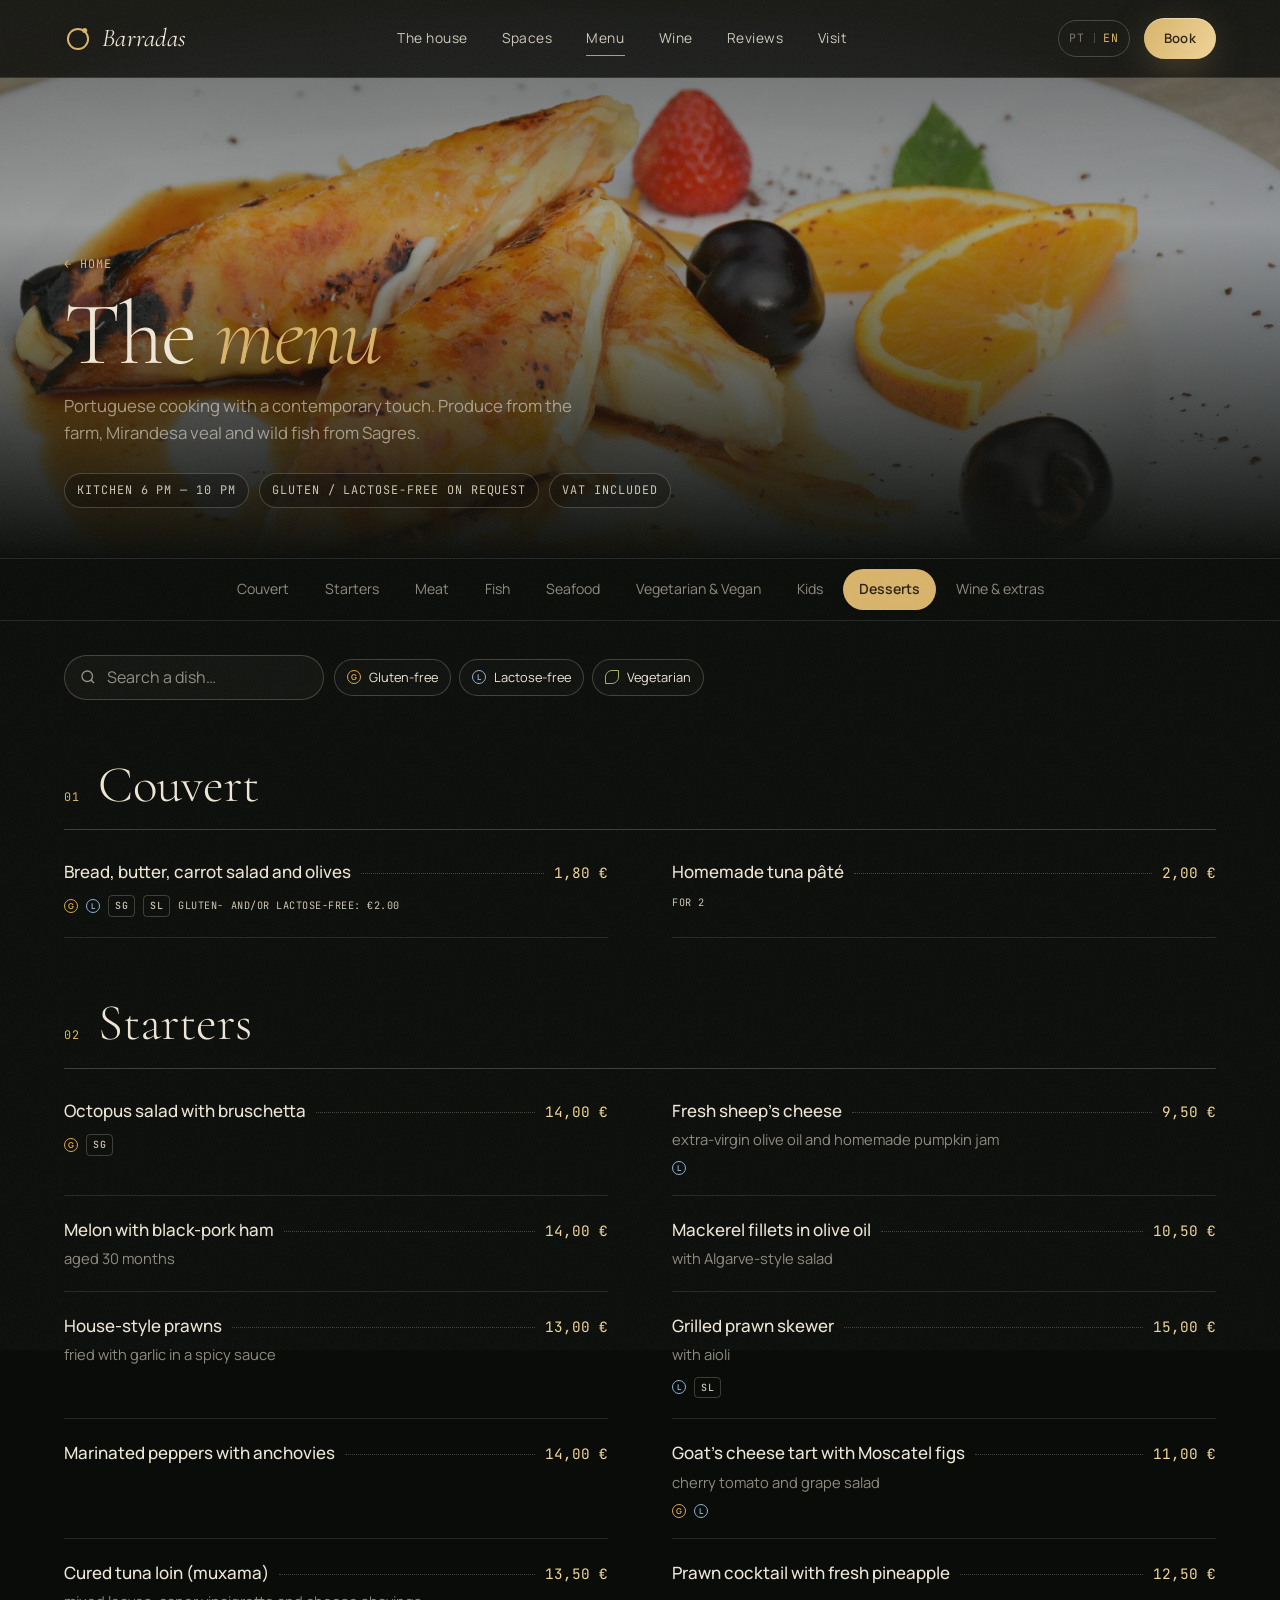
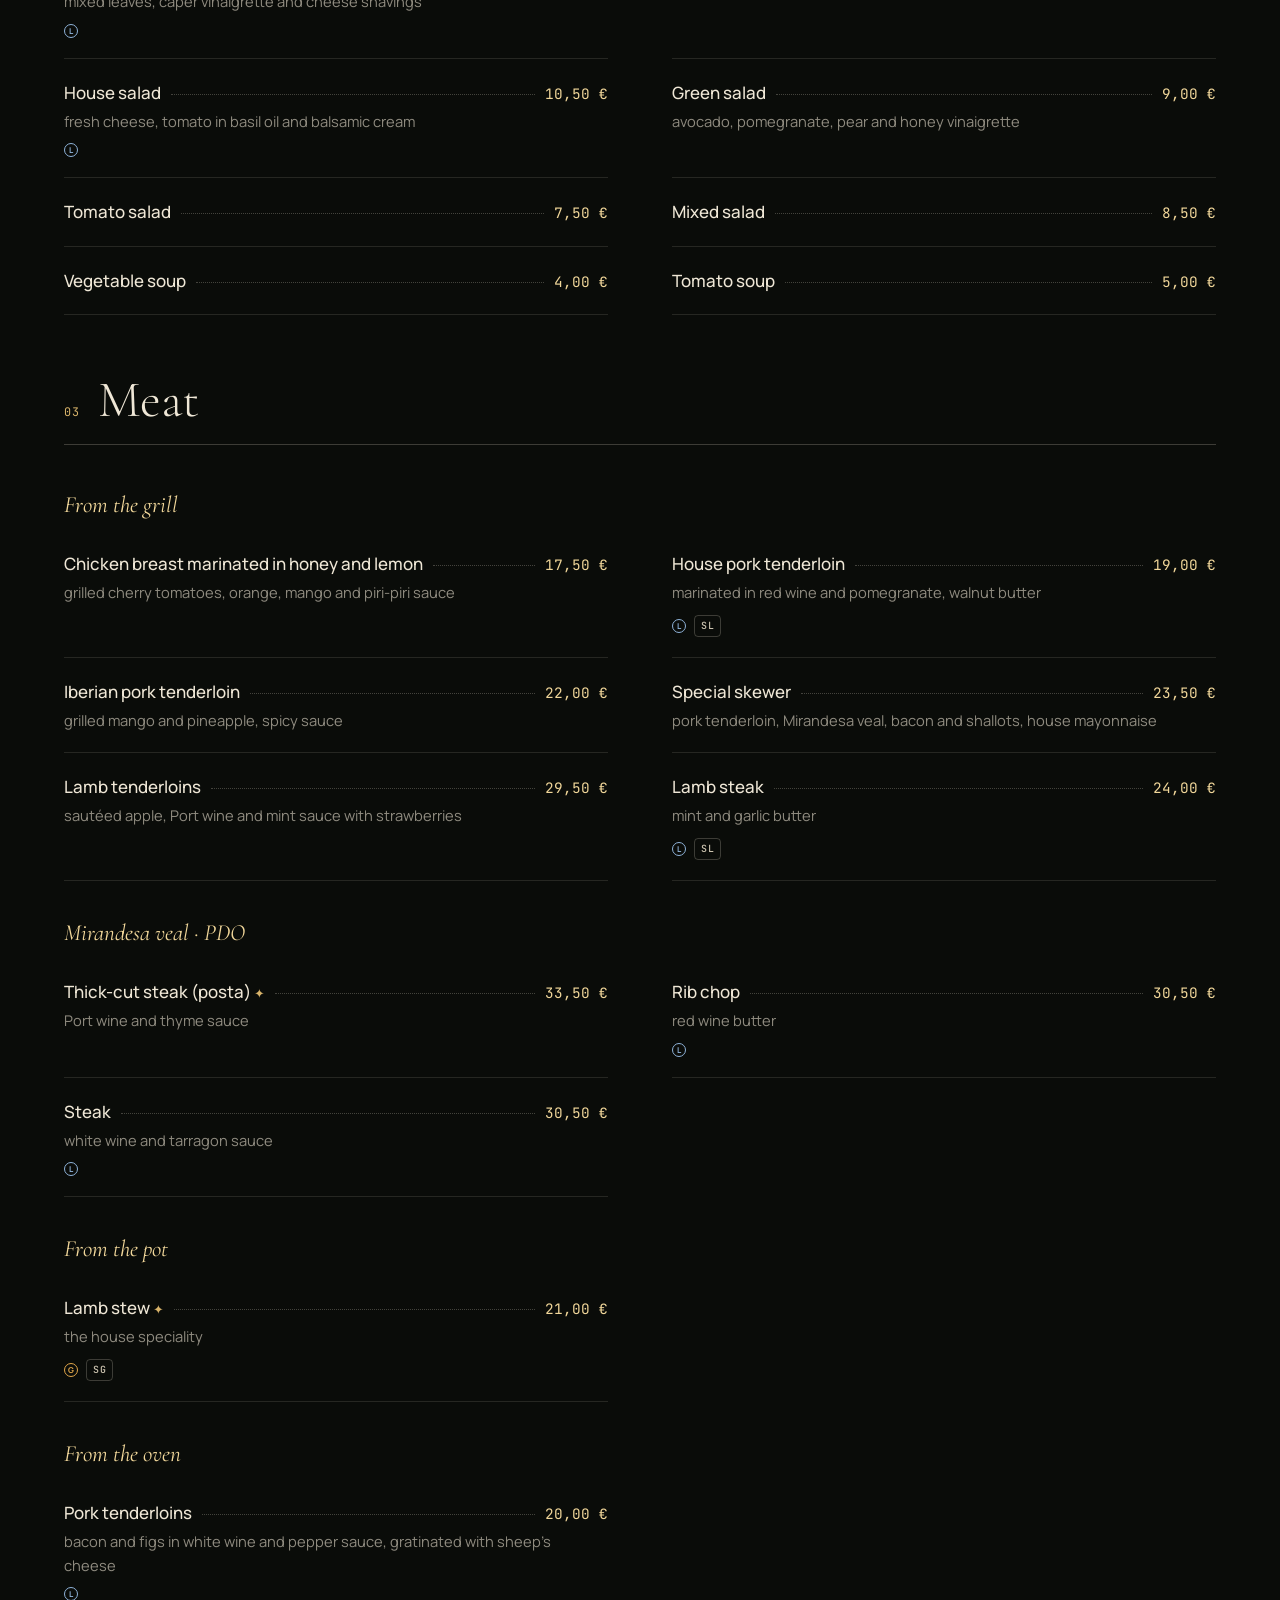
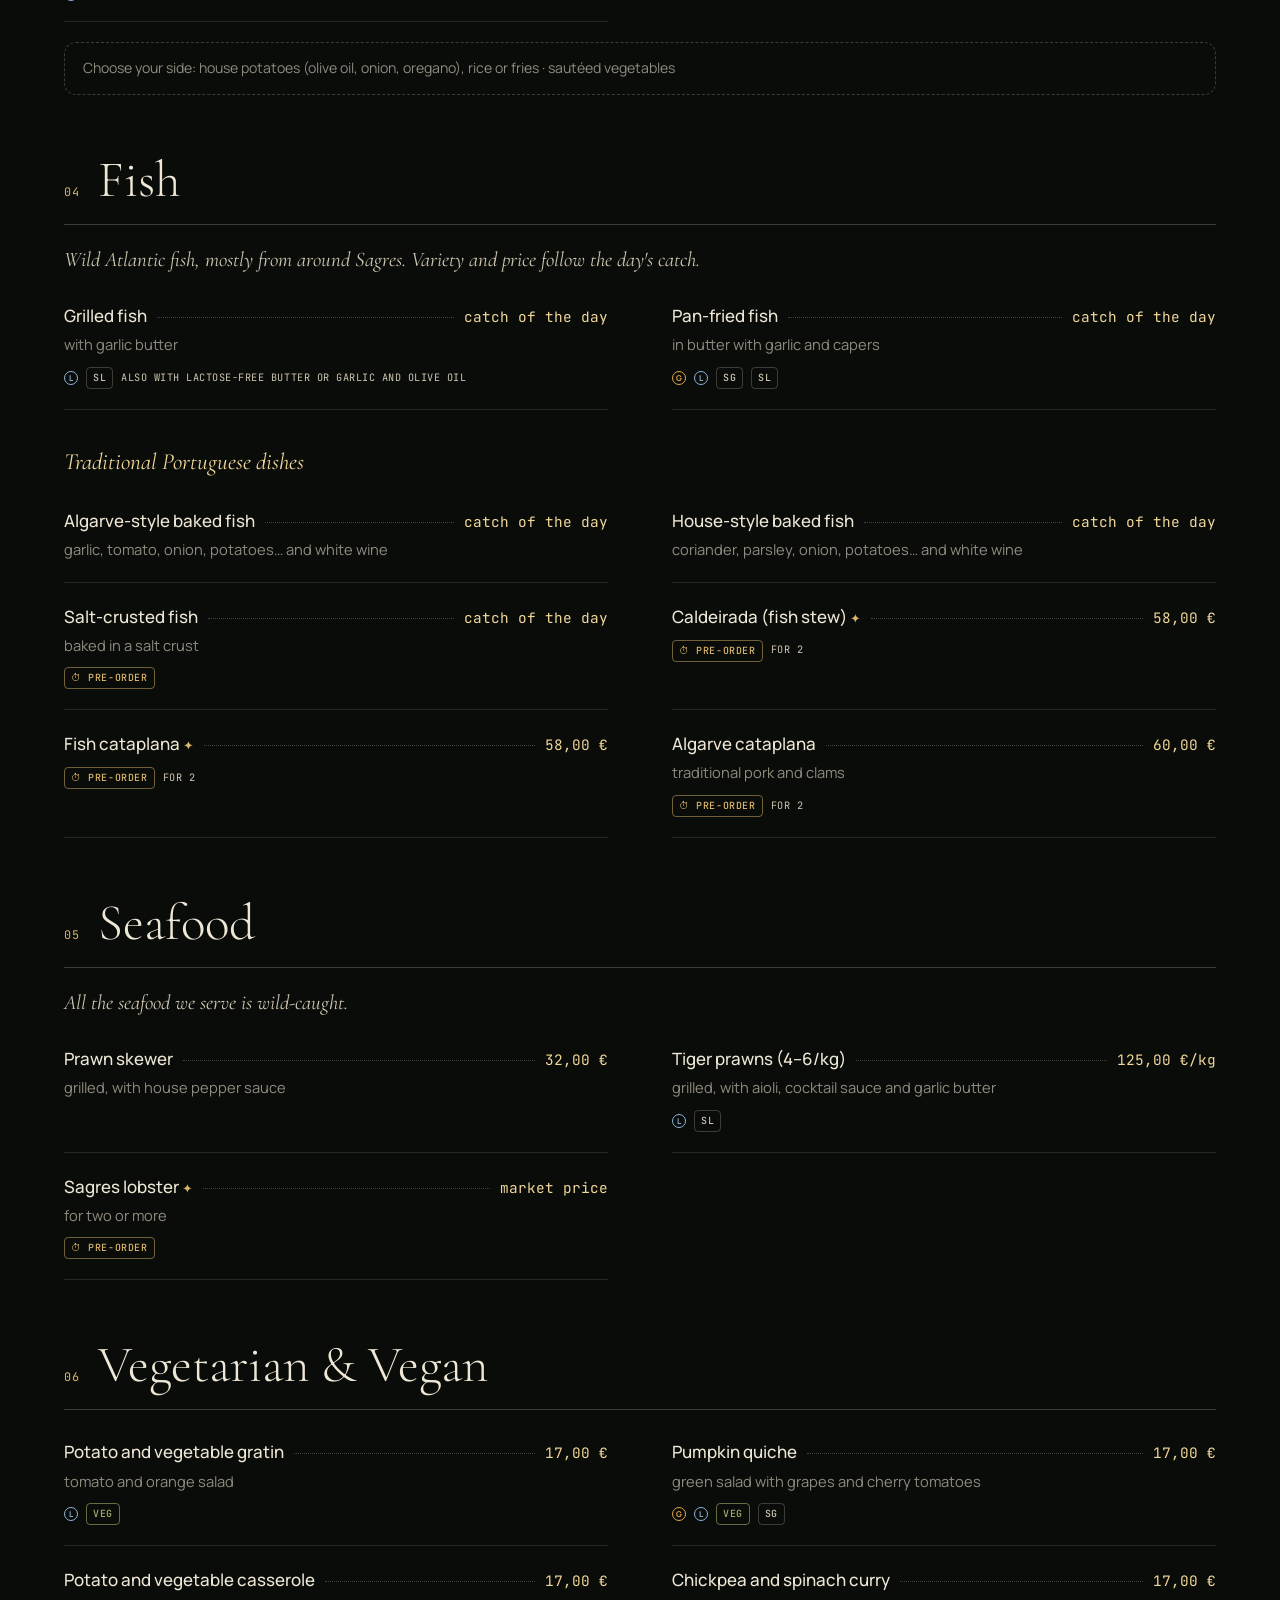
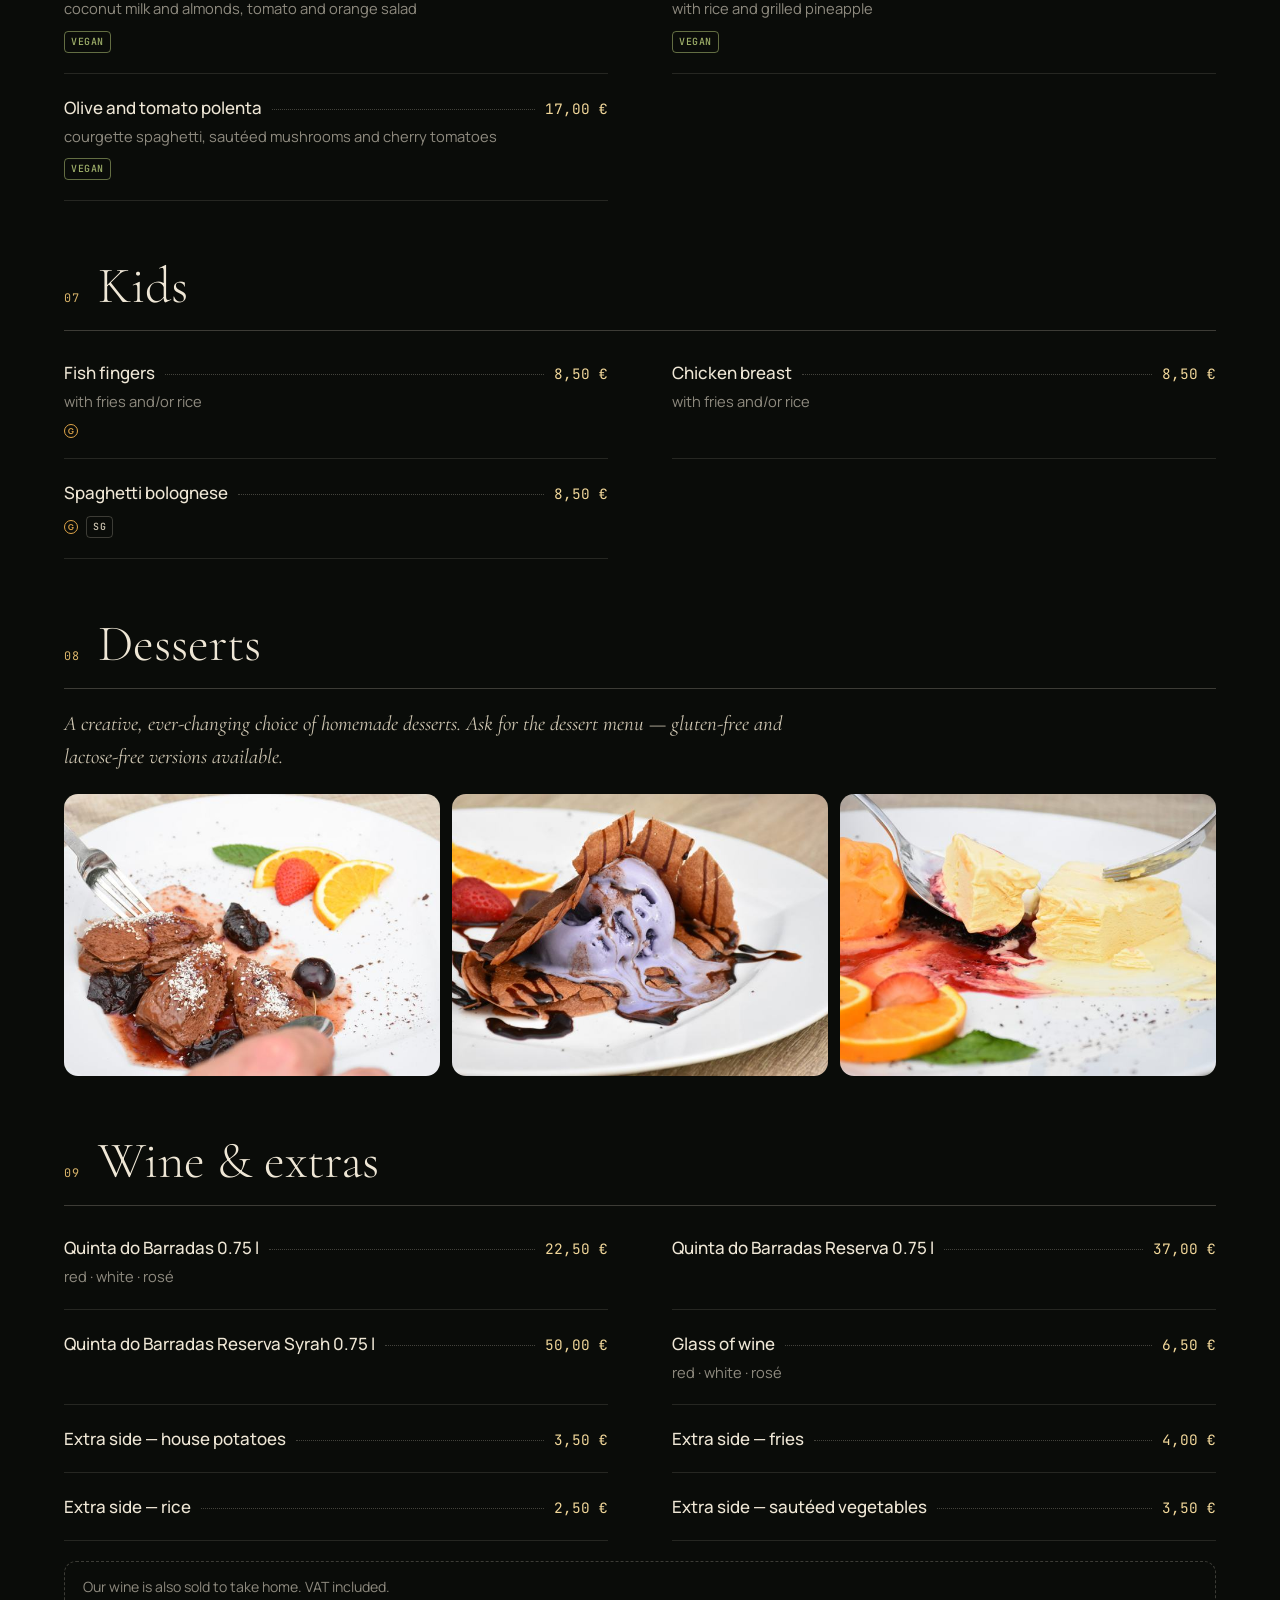
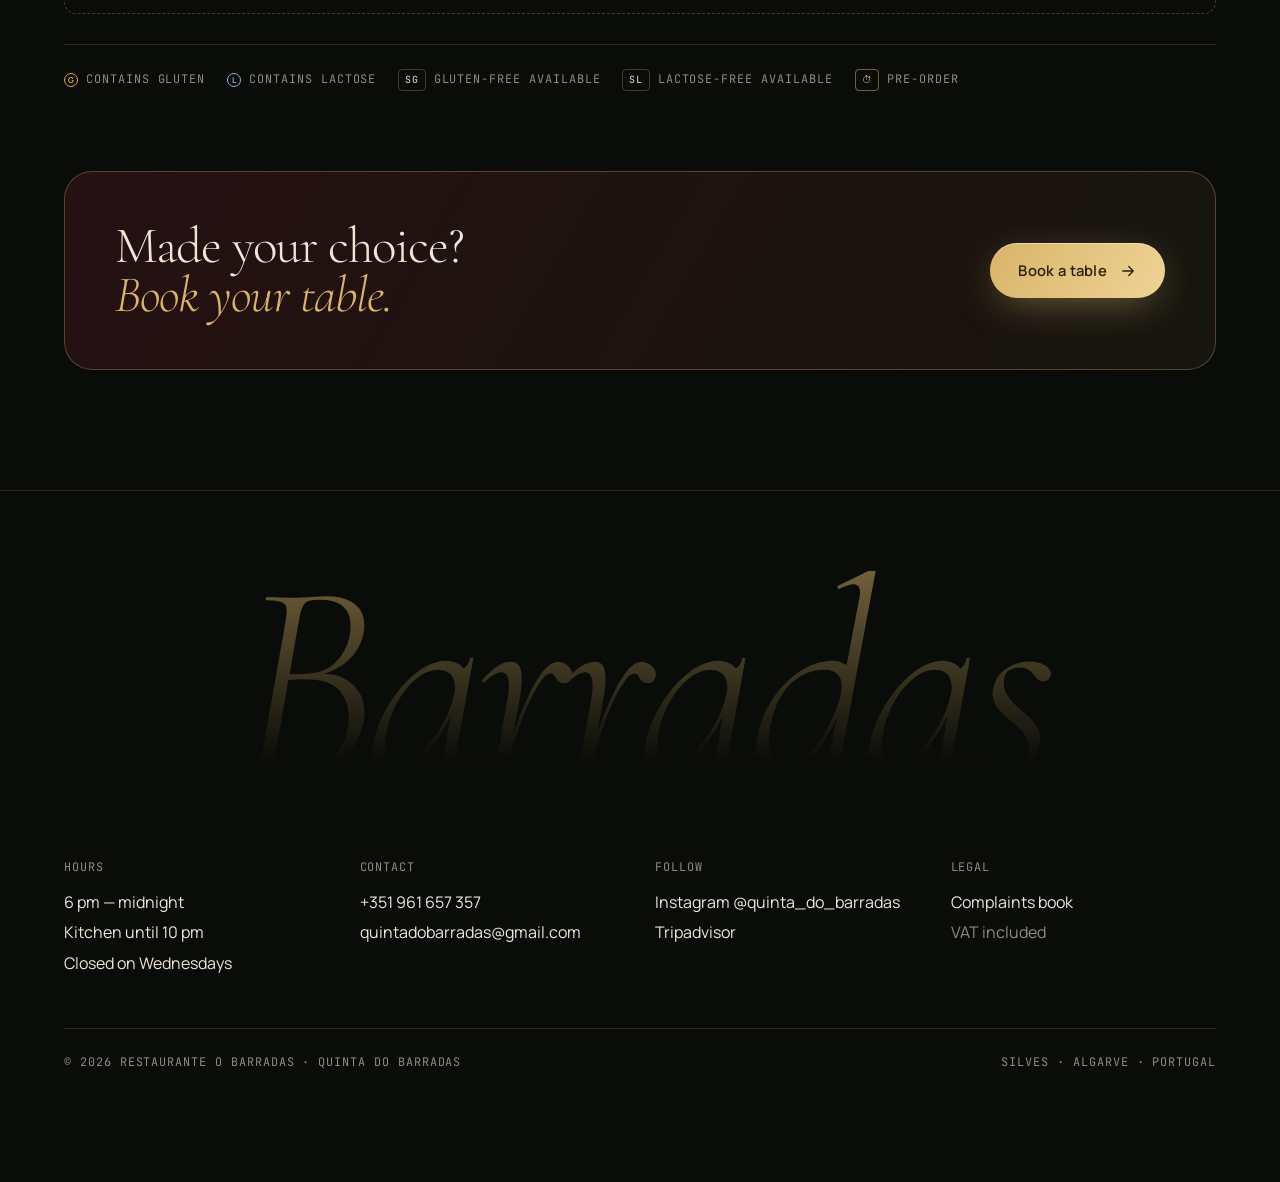
==== ementa.html @ fb58afef "feat: O Barradas — proposta de redesign (v3) Co-Authored-By: Claude Opus 5.5 <noreply@anthropic.com>" ====
<!doctype html>
<html lang="pt-PT">
<head>
<meta charset="utf-8">
<meta name="viewport" content="width=device-width, initial-scale=1, viewport-fit=cover">
<title>Ementa — O Barradas · Silves</title>
<meta name="robots" content="noindex, nofollow">
<meta name="description" content="Ementa completa do restaurante O Barradas em Silves: entradas, vitela Mirandesa DOP, peixe selvagem de Sagres, marisco, vegetariano e vegan, menu infantil e vinhos Quinta do Barradas.">
<meta name="theme-color" content="#0a0c09">
<meta property="og:title" content="O Barradas — Restaurante & Quinta · Silves">
<meta property="og:description" content="Jantar sob as árvores, entre laranjais e vinhas. Cozinha portuguesa contemporânea e vinhos da casa premiados.">
<meta property="og:image" content="img/jardim-noite.jpg">
<meta property="og:type" content="restaurant">
<link rel="icon" href="data:image/svg+xml,%3Csvg xmlns='http://www.w3.org/2000/svg' viewBox='0 0 64 64'%3E%3Ccircle cx='32' cy='32' r='30' fill='%230a0c09'/%3E%3Ccircle cx='32' cy='32' r='14' fill='none' stroke='%23d9b46a' stroke-width='4'/%3E%3Ccircle cx='42' cy='20' r='5' fill='%23d9b46a'/%3E%3C/svg%3E">
<link rel="preconnect" href="https://fonts.googleapis.com">
<link rel="preconnect" href="https://fonts.gstatic.com" crossorigin>
<link href="https://fonts.googleapis.com/css2?family=Cormorant+Garamond:ital,wght@0,300;0,400;0,500;1,300;1,400;1,500&family=Manrope:wght@300;400;500;600;700&family=JetBrains+Mono:wght@400;500&display=swap" rel="stylesheet">
<link rel="stylesheet" href="css/style.css">
<script type="application/ld+json">
{
  "@context": "https://schema.org",
  "@type": "Restaurant",
  "name": "O Barradas",
  "alternateName": "Restaurante O Barradas · Quinta do Barradas",
  "url": "https://www.obarradas.com/",
  "image": "https://www.obarradas.com/img/jardim-noite.jpg",
  "telephone": "+351961657357",
  "email": "quintadobarradas@gmail.com",
  "servesCuisine": ["Portuguesa", "Contemporânea", "Peixe e marisco", "Vegetariana", "Vegan"],
  "priceRange": "€€€",
  "acceptsReservations": "True",
  "hasMenu": "https://www.obarradas.com/#ementa",
  "address": {"@type": "PostalAddress", "streetAddress": "Sítio da Venda Nova", "postalCode": "8300-054", "addressLocality": "Silves", "addressRegion": "Faro", "addressCountry": "PT"},
  "geo": {"@type": "GeoCoordinates", "latitude": 37.1640208, "longitude": -8.4463096},
  "openingHoursSpecification": [{"@type": "OpeningHoursSpecification", "dayOfWeek": ["Monday","Tuesday","Thursday","Friday","Saturday","Sunday"], "opens": "18:00", "closes": "23:59"}],
  "sameAs": ["https://www.instagram.com/quinta_do_barradas/"]
}
</script>
</head>
<body class="page-menu">
<div class="grain" aria-hidden="true"></div>
<div class="cursor" aria-hidden="true"><span></span></div>
<header class="nav" id="nav">
  <a href="index.html#top" class="brand" aria-label="O Barradas — início">
    <svg viewBox="0 0 100 100" class="brand__mark"><circle cx="50" cy="50" r="36" fill="none" stroke="currentColor" stroke-width="7"/><circle cx="74" cy="20" r="9" fill="currentColor"/></svg>
    <span class="brand__name">Barradas</span>
  </a>
  <nav class="nav__links" aria-label="Principal">
    <a href="index.html#sobre" data-sec="sobre" data-i18n="nav.about">A casa</a>
    <a href="index.html#espaco" data-sec="espaco" data-i18n="nav.space">Espaço</a>
    <a href="ementa.html" data-sec="menu-page" data-i18n="nav.menu">Ementa</a>
    <a href="index.html#vinhos" data-sec="vinhos" data-i18n="nav.wine">Vinhos</a>
    <a href="index.html#opinioes" data-sec="opinioes" data-i18n="nav.reviews">Opiniões</a>
    <a href="index.html#visitar" data-sec="visitar" data-i18n="nav.visit">Visitar</a>
  </nav>
  <div class="nav__right">
    <button class="lang" id="langBtn" aria-label="Mudar idioma"><span data-l="pt">PT</span><i></i><span data-l="en">EN</span></button>
    <a href="index.html#reservar" class="btn btn--gold btn--sm magnetic" data-i18n="cta.book">Reservar</a>
    <button class="burger" id="burger" aria-label="Menu"><span></span><span></span></button>
  </div>
</header>
<div class="drawer" id="drawer">
  <a href="index.html#sobre" data-i18n="nav.about">A casa</a>
  <a href="index.html#espaco" data-i18n="nav.space">Espaço</a>
  <a href="ementa.html" data-i18n="nav.menu">Ementa</a>
  <a href="index.html#vinhos" data-i18n="nav.wine">Vinhos</a>
  <a href="index.html#opinioes" data-i18n="nav.reviews">Opiniões</a>
  <a href="index.html#reservar" data-i18n="cta.book">Reservar</a>
  <a href="index.html#visitar" data-i18n="nav.visit">Visitar</a>
</div>

<main id="top">

<section class="mhero">
  <div class="mhero__media"><img src="img/peixe-grelhado.jpg" alt=""></div>
  <div class="mhero__veil"></div>
  <div class="mhero__content">
    <a href="index.html" class="mono back">← <span data-i18n="m.back">Início</span></a>
    <h1 class="display" data-i18n-html="m.title">A <em>ementa</em></h1>
    <p class="dim" data-i18n="m.sub">Cozinha portuguesa com um toque contemporâneo. Produtos da quinta, vitela Mirandesa e peixe selvagem de Sagres.</p>
    <div class="mhero__meta mono"><span data-i18n="m.m1">Cozinha 18:00 — 22:00</span><span data-i18n="m.m2">Sem glúten / lactose a pedido</span><span data-i18n="m.m3">IVA incluído</span></div>
  </div>
</section>

<div class="mbar" id="mbar">
  <nav class="mtabs" id="menuNav" aria-label="Categorias"></nav>
  </div>

<section class="mlist-wrap">
  <div class="mtools">
    <div class="search search--sm">
      <svg viewBox="0 0 24 24"><circle cx="11" cy="11" r="7"/><path d="m20 20-4-4"/></svg>
      <input id="menuSearch" type="search" placeholder="Pesquisar prato…" data-i18n-ph="menu.search" autocomplete="off">
    </div>
    <div class="chips chips--sm" id="dietChips">
      <button class="chip" data-f="gf"><i class="ic ic--g"></i><span data-i18n="f.gf">Sem glúten</span></button>
      <button class="chip" data-f="lf"><i class="ic ic--l"></i><span data-i18n="f.lf">Sem lactose</span></button>
      <button class="chip" data-f="veg"><i class="ic ic--v"></i><span data-i18n="f.veg">Vegetariano</span></button>
    </div>
  </div>

  <div class="menu__list" id="menuList"></div>
  <div class="legend mono">
    <span><i class="ic ic--g"></i> <span data-i18n="lg.g">contém glúten</span></span>
    <span><i class="ic ic--l"></i> <span data-i18n="lg.l">contém lactose</span></span>
    <span><b class="tag">SG</b> <span data-i18n="lg.sg">disponível sem glúten</span></span>
    <span><b class="tag">SL</b> <span data-i18n="lg.sl">disponível sem lactose</span></span>
    <span><b class="tag tag--o">⏱</b> <span data-i18n="lg.o">por encomenda</span></span>
  </div>
  <div class="mcta">
    <div><h3 class="display" data-i18n-html="m.cta">Já escolheu?<br><em>Reserve a mesa.</em></h3></div>
    <a href="index.html#reservar" class="btn btn--gold magnetic"><span data-i18n="cta.table">Reservar mesa</span><svg viewBox="0 0 24 24"><path d="M5 12h14M13 6l6 6-6 6"/></svg></a>
  </div>
</section>

</main>
<!-- ===== Booking sheet (todas as páginas) ===== -->
<div class="sheet" id="bookSheet" role="dialog" aria-modal="true" aria-labelledby="sheetTitle" hidden>
  <div class="sheet__backdrop" data-close-sheet></div>
  <div class="sheet__panel" tabindex="-1">
    <div class="sheet__grab" data-grab><span></span></div>
    <div class="sheet__head">
      <div><p class="mono gold" data-i18n="sheet.k">Reservas</p><h2 id="sheetTitle" data-i18n="sheet.t">Reservar mesa</h2></div>
      <button class="sheet__x" data-close-sheet aria-label="Fechar">✕</button>
    </div>
    <form class="console" id="bookForm" novalidate>
      <div class="console__top mono">
        <span><i class="pulse"></i> <span data-i18n="book.console">Pedido de reserva</span></span>
        <span class="seg" id="bookType">
          <button type="button" class="is-on" data-t="dinner" data-i18n="book.dinner">Jantar</button>
          <button type="button" data-t="tasting" data-i18n="book.tasting">Prova de vinhos</button>
        </span>
      </div>

      <div class="field">
        <label class="mono" data-i18n="book.people">Pessoas</label>
        <div class="stepper">
          <button type="button" data-step="-1" aria-label="menos">−</button>
          <output id="pax">2</output>
          <button type="button" data-step="1" aria-label="mais">+</button>
        </div>
      </div>

      <div class="field">
        <label class="mono" data-i18n="book.date">Data</label>
        <div class="days" id="days"></div>
      </div>

      <div class="field">
        <label class="mono" data-i18n="book.time">Hora</label>
        <div class="slots" id="slots"></div>
      </div>

      <div class="field field--row">
        <div><label class="mono" for="bName" data-i18n="book.name">Nome</label><input id="bName" required autocomplete="name"></div>
        <div><label class="mono" for="bPhone" data-i18n="book.phone">Telemóvel</label><input id="bPhone" type="tel" inputmode="tel" required autocomplete="tel"></div>
      </div>
      <div class="field">
        <label class="mono" data-i18n="book.prefs">Preferências</label>
        <div class="chips chips--sm" id="prefs">
          <button type="button" class="chip" data-p="esplanada" data-i18n="pref.out">Esplanada</button>
          <button type="button" class="chip" data-p="sala" data-i18n="pref.in">Sala interior</button>
          <button type="button" class="chip" data-p="sem glúten" data-i18n="f.gf">Sem glúten</button>
          <button type="button" class="chip" data-p="sem lactose" data-i18n="f.lf">Sem lactose</button>
          <button type="button" class="chip" data-p="criança" data-i18n="pref.kid">Com crianças</button>
          <button type="button" class="chip" data-p="celebração" data-i18n="pref.cel">Celebração</button>
        </div>
        <textarea id="bNotes" rows="2" placeholder="Pedido especial: lagosta de Sagres, cataplana, peixe ao sal…" data-i18n-ph="book.notes"></textarea>
      </div>

      <div class="console__summary mono" id="summary"></div>
      <div class="console__actions sheet__foot">
        <button type="submit" class="btn btn--gold btn--block magnetic" data-via="wa">
          <svg viewBox="0 0 24 24"><path d="M12 3a9 9 0 0 0-7.7 13.6L3 21l4.5-1.2A9 9 0 1 0 12 3z"/></svg>
          <span data-i18n="book.wa">Enviar por WhatsApp</span>
        </button>
        <button type="submit" class="btn btn--ghost btn--block" data-via="mail" data-i18n="book.mail">Enviar por email</button>
      </div>
      <p class="console__err mono" id="bookErr" role="alert"></p>
    </form>
    <div class="sheet__alt">
      <a href="https://wa.me/351961657357" target="_blank" rel="noopener" class="mini"><svg viewBox="0 0 24 24"><path d="M12 3a9 9 0 0 0-7.7 13.6L3 21l4.5-1.2A9 9 0 1 0 12 3z"/></svg><span data-i18n="alt.wa">WhatsApp</span></a>
      <a href="tel:+351961657357" class="mini"><svg viewBox="0 0 24 24"><path d="M5 4h4l2 5-2.5 1.5a11 11 0 0 0 5 5L15 13l5 2v4a2 2 0 0 1-2 2A16 16 0 0 1 3 6a2 2 0 0 1 2-2"/></svg><span data-i18n="alt.call">Ligar</span></a>
      <a href="#" class="mini" data-thefork><svg viewBox="0 0 32 32"><circle cx="16" cy="16" r="15" fill="#00665C"/><path d="M11 8v7a3 3 0 0 0 2 2.8V24h2v-6.2A3 3 0 0 0 17 15V8h-1.5v6h-1V8h-1v6h-1V8zM21 8c-1.7 0-3 2.2-3 5v3h1.5v8h2V8z" fill="#fff"/></svg><span>TheFork</span></a>
    </div>
  </div>
</div>
  <div class="sent" id="sent" hidden>
    <div class="sent__box">
      <svg viewBox="0 0 52 52" class="check"><circle cx="26" cy="26" r="24"/><path d="M15 27l7 7 15-16"/></svg>
      <h3 data-i18n="sent.t">Pedido preparado</h3>
      <p class="dim" data-i18n="sent.d">Envie a mensagem que abrimos para si. A reserva fica confirmada quando lhe respondermos.</p>
      <div class="sent__actions">
        <a class="btn btn--ghost" id="icsBtn" download="barradas.ics" data-i18n="sent.cal">Adicionar ao calendário</a>
        <button class="btn btn--gold" id="sentClose" data-i18n="sent.ok">Feito</button>
      </div>
    </div>
  </div>
<!-- ===== Footer ===== -->
<footer class="foot">
  <div class="foot__big" aria-hidden="true">Barradas</div>
  <div class="foot__grid">
    <div>
      <p class="mono dim" data-i18n="foot.hours">Horário</p>
      <p data-i18n-html="foot.hoursv">18:00 — 00:00<br>Cozinha até às 22:00<br>Encerra à quarta-feira</p>
    </div>
    <div>
      <p class="mono dim" data-i18n="foot.contact">Contacto</p>
      <p><a href="tel:+351961657357">+351 961 657 357</a><br><a href="mailto:quintadobarradas@gmail.com">quintadobarradas@gmail.com</a></p>
    </div>
    <div>
      <p class="mono dim" data-i18n="foot.follow">Seguir</p>
      <p><a href="https://www.instagram.com/quinta_do_barradas/" target="_blank" rel="noopener">Instagram @quinta_do_barradas</a><br><a id="fTrip" target="_blank" rel="noopener">Tripadvisor</a></p>
    </div>
    <div>
      <p class="mono dim">Legal</p>
      <p><a href="https://www.livroreclamacoes.pt/" target="_blank" rel="noopener" data-i18n="foot.complaints">Livro de reclamações</a><br><span class="dim" data-i18n="foot.vat">IVA incluído à taxa em vigor</span></p>
    </div>
  </div>
  <div class="foot__base mono dim"><span>© <span id="yr"></span> Restaurante O Barradas · Quinta do Barradas</span><span>Silves · Algarve · Portugal</span></div>
</footer>

<!-- Mobile dock -->
<nav class="dock" aria-label="Ações rápidas">
  <a href="tel:+351961657357"><svg viewBox="0 0 24 24"><path d="M5 4h4l2 5-2.5 1.5a11 11 0 0 0 5 5L15 13l5 2v4a2 2 0 0 1-2 2A16 16 0 0 1 3 6a2 2 0 0 1 2-2"/></svg><span data-i18n="dock.call">Ligar</span></a>
  <a href="index.html#reservar" class="dock__main"><span data-i18n="cta.book">Reservar</span></a>
  <a id="dockRoute" target="_blank" rel="noopener"><svg viewBox="0 0 24 24"><path d="M12 21s-7-6.2-7-11a7 7 0 0 1 14 0c0 4.8-7 11-7 11z"/><circle cx="12" cy="10" r="2.5"/></svg><span data-i18n="dock.go">Ir</span></a>
</nav>

<!-- Lightbox -->
<div class="lightbox" id="lightbox" hidden>
  <button class="lb__close" aria-label="Fechar">✕</button>
  <button class="lb__nav lb__prev" aria-label="Anterior">←</button>
  <img alt="">
  <button class="lb__nav lb__next" aria-label="Seguinte">→</button>
  <span class="lb__count mono"></span>
</div>

<!-- TheFork modal -->
<div class="modal" id="tfModal" hidden>
  <div class="modal__box">
    <svg viewBox="0 0 32 32" class="tf tf--lg"><circle cx="16" cy="16" r="15" fill="#00665C"/><path d="M11 8v7a3 3 0 0 0 2 2.8V24h2v-6.2A3 3 0 0 0 17 15V8h-1.5v6h-1V8h-1v6h-1V8zM21 8c-1.7 0-3 2.2-3 5v3h1.5v8h2V8z" fill="#fff"/></svg>
    <h3 data-i18n="tf.t">Em breve no TheFork</h3>
    <p class="dim" data-i18n="tf.d">As reservas pelo TheFork estão a ser ativadas. Até lá, reserve em segundos por WhatsApp ou telefone.</p>
    <div class="sent__actions">
      <a href="index.html#reservar" class="btn btn--gold" data-close data-i18n="tf.ok">Reservar aqui</a>
      <button class="btn btn--ghost" data-close data-i18n="tf.x">Fechar</button>
    </div>
  </div>
</div>

<script src="js/data.js"></script>
<script src="js/i18n.js"></script>
<script src="js/app.js"></script>

</body>

</html>
---- css/style.css ----
/* ==========================================================
   O Barradas — "Noite no Pomar"
   ========================================================== */
:root{
  --ink:#0a0c09; --ink-2:#11140f; --ink-3:#181c15; --line:rgba(239,231,214,.12); --line-2:rgba(239,231,214,.22);
  --cream:#efe7d6; --cream-2:#cfc6b2; --dim:rgba(239,231,214,.58);
  --gold:#d9b46a; --gold-2:#f1d79a; --gold-ink:#2a2110; --wine:#8c2236; --olive:#6f7b4a; --leaf:#9fb06a;
  --serif:'Cormorant Garamond',Georgia,serif; --sans:'Manrope',system-ui,sans-serif; --mono:'JetBrains Mono',ui-monospace,monospace;
  --pad:clamp(20px,5vw,72px); --r:18px; --ease:cubic-bezier(.2,.7,.1,1); --ease-io:cubic-bezier(.7,0,.2,1);
}
*{box-sizing:border-box;margin:0;padding:0}
html{scroll-behavior:smooth;-webkit-text-size-adjust:100%}
body{background:var(--ink);color:var(--cream);font-family:var(--sans);font-size:16px;line-height:1.6;overflow-x:hidden;-webkit-font-smoothing:antialiased}
body.is-loading{overflow:hidden}
img{display:block;max-width:100%}
a{color:inherit;text-decoration:none}
button{font:inherit;color:inherit;background:none;border:0;cursor:pointer}
input,textarea{font:inherit;color:inherit}
::selection{background:var(--gold);color:var(--ink)}
.mono{font-family:var(--mono);font-size:.74rem;letter-spacing:.08em;text-transform:uppercase}
.dim{color:var(--dim)} .gold{color:var(--gold)}
.display{font-family:var(--serif);font-weight:300;font-size:clamp(2.8rem,7vw,6.4rem);line-height:.95;letter-spacing:-.02em}
.display em{font-style:italic;color:var(--gold)}
.label{display:flex;gap:14px;align-items:center;color:var(--dim);margin-bottom:28px}
.label span:first-child{color:var(--gold)}
.label::after{content:"";flex:0 0 60px;height:1px;background:var(--line-2)}
.script{font-family:var(--serif);font-style:italic;font-size:2rem;color:var(--gold-2)}
section{position:relative}

/* grain + cursor */
.grain{position:fixed;inset:-50%;z-index:90;pointer-events:none;opacity:.06;background-image:url("data:image/svg+xml,%3Csvg xmlns='http://www.w3.org/2000/svg' width='160' height='160'%3E%3Cfilter id='n'%3E%3CfeTurbulence type='fractalNoise' baseFrequency='.9' numOctaves='3' stitchTiles='stitch'/%3E%3C/filter%3E%3Crect width='100%25' height='100%25' filter='url(%23n)'/%3E%3C/svg%3E");animation:grain 1.2s steps(6) infinite}
@keyframes grain{0%{transform:translate(0,0)}20%{transform:translate(-3%,2%)}40%{transform:translate(2%,-4%)}60%{transform:translate(-4%,-1%)}80%{transform:translate(3%,3%)}}
.cursor{position:fixed;left:0;top:0;z-index:95;pointer-events:none;mix-blend-mode:difference;display:none;opacity:0;transition:opacity .3s}.cursor.is-live{opacity:1}
.cursor span{display:block;width:34px;height:34px;margin:-17px 0 0 -17px;border:1px solid #fff;border-radius:50%;transition:width .35s var(--ease),height .35s var(--ease),margin .35s var(--ease),background .35s}
.cursor.is-hover span{width:70px;height:70px;margin:-35px 0 0 -35px;background:#fff}
@media (hover:hover) and (pointer:fine){.cursor{display:block}}

/* loader */
.loader{position:fixed;inset:0;z-index:100;background:var(--ink);display:grid;place-items:center;align-content:center;gap:22px;transition:clip-path 1.1s var(--ease-io)}
.loader.is-done{clip-path:inset(0 0 100% 0)}
.loader__mark svg{width:84px;height:84px}
.loader__mark .ring{fill:none;stroke:var(--gold);stroke-width:5;stroke-dasharray:252;stroke-dashoffset:252;animation:draw 1.4s var(--ease) forwards}
.loader__mark .dot{fill:var(--gold);transform-origin:72px 22px;transform:scale(0);animation:pop .5s .9s var(--ease) forwards}
@keyframes draw{to{stroke-dashoffset:0}} @keyframes pop{to{transform:scale(1)}}
.loader__word{font-family:var(--serif);font-style:italic;font-size:2.4rem;letter-spacing:.02em}
.loader__meta{display:flex;gap:28px;color:var(--dim)}

/* nav */
.nav{position:fixed;inset:0 0 auto;z-index:60;display:flex;align-items:center;justify-content:space-between;padding:18px var(--pad);transition:background .5s,padding .5s,transform .5s var(--ease)}
.nav.is-solid{background:rgba(10,12,9,.72);backdrop-filter:blur(18px) saturate(1.3);-webkit-backdrop-filter:blur(18px) saturate(1.3);padding-top:12px;padding-bottom:12px;border-bottom:1px solid var(--line)}
.nav.is-hidden{transform:translateY(-100%)}
.brand{display:flex;align-items:center;gap:10px;color:var(--cream)}
.brand__mark{width:28px;height:28px;color:var(--gold)}
.brand__name{font-family:var(--serif);font-size:1.6rem;font-style:italic;letter-spacing:.01em}
.nav__links{display:flex;gap:34px}
.nav__links a{font-size:.86rem;letter-spacing:.04em;position:relative;opacity:.85}
.nav__links a::after{content:"";position:absolute;left:0;right:0;bottom:-6px;height:1px;background:var(--gold);transform:scaleX(0);transform-origin:right;transition:transform .5s var(--ease)}
.nav__links a:hover::after,.nav__links a.is-active::after{transform:scaleX(1);transform-origin:left}
.nav__right{display:flex;gap:14px;align-items:center}
.lang{display:flex;align-items:center;gap:8px;font-family:var(--mono);font-size:.72rem;letter-spacing:.1em;padding:8px 10px;border:1px solid var(--line-2);border-radius:99px}
.lang i{width:1px;height:10px;background:var(--line-2)}
.lang span{opacity:.45;transition:opacity .3s} .lang span.is-on{opacity:1;color:var(--gold)}
.burger{display:none;width:42px;height:42px;border:1px solid var(--line-2);border-radius:50%;position:relative}
.burger span{position:absolute;left:12px;right:12px;height:1px;background:var(--cream);transition:transform .4s var(--ease)}
.burger span:first-child{top:17px} .burger span:last-child{top:24px}
.burger.is-open span:first-child{transform:translateY(3.5px) rotate(45deg)} .burger.is-open span:last-child{transform:translateY(-3.5px) rotate(-45deg)}
.drawer{position:fixed;inset:0;z-index:55;background:rgba(10,12,9,.96);backdrop-filter:blur(10px);display:flex;flex-direction:column;justify-content:center;padding:0 var(--pad);gap:6px;clip-path:circle(0 at calc(100% - 40px) 40px);transition:clip-path .8s var(--ease-io)}
.drawer.is-open{clip-path:circle(150% at calc(100% - 40px) 40px)}
.drawer a{font-family:var(--serif);font-size:clamp(2.4rem,11vw,4rem);font-style:italic;font-weight:300;line-height:1.15}

/* buttons */
.btn{display:inline-flex;align-items:center;justify-content:center;gap:12px;padding:16px 28px;border-radius:99px;font-weight:600;font-size:.92rem;letter-spacing:.02em;position:relative;overflow:hidden;isolation:isolate;transition:transform .4s var(--ease),box-shadow .4s,background .3s,color .3s;white-space:nowrap}
.btn svg{width:18px;height:18px;fill:none;stroke:currentColor;stroke-width:1.8;stroke-linecap:round;stroke-linejoin:round}
.btn--gold{background:linear-gradient(120deg,var(--gold),var(--gold-2) 60%,var(--gold));background-size:200% 100%;color:var(--gold-ink);box-shadow:0 10px 40px -10px rgba(217,180,106,.55),inset 0 1px 0 rgba(255,255,255,.4)}
.btn--gold:hover{background-position:100% 0;box-shadow:0 16px 60px -12px rgba(217,180,106,.8),inset 0 1px 0 rgba(255,255,255,.4)}
.btn--ghost{border:1px solid var(--line-2);background:rgba(239,231,214,.04);backdrop-filter:blur(8px)}
.btn--ghost:hover{border-color:var(--gold);color:var(--gold-2)}
.btn--sm{padding:10px 20px;font-size:.82rem}
.btn--block{width:100%}

/* ===== HERO ===== */
.hero{height:100svh;min-height:620px;display:flex;flex-direction:column;justify-content:flex-end;overflow:hidden}
.hero__media{position:absolute;inset:0;overflow:hidden}
.hero__media img{width:100%;height:115%;object-fit:cover;transform:scale(1.15);filter:saturate(1.1) contrast(1.05);animation:kb 22s ease-out forwards;will-change:transform}
@keyframes kb{to{transform:scale(1.02)}}
.hero__fx{position:absolute;inset:0;width:100%;height:100%;mix-blend-mode:screen}
.hero__veil{position:absolute;inset:0;background:
  radial-gradient(120% 70% at 50% 0%,rgba(10,12,9,0) 30%,rgba(10,12,9,.5) 70%),
  linear-gradient(180deg,rgba(10,12,9,.55) 0%,rgba(10,12,9,0) 25%,rgba(10,12,9,.15) 55%,rgba(10,12,9,.95) 100%)}
.hud{position:absolute;left:var(--pad);right:var(--pad);display:flex;gap:10px;flex-wrap:wrap;z-index:3}
.hud--top{top:96px}
.hud__item{display:inline-flex;align-items:center;gap:8px;padding:8px 14px;border:1px solid var(--line-2);border-radius:99px;background:rgba(10,12,9,.35);backdrop-filter:blur(10px);-webkit-backdrop-filter:blur(10px);color:var(--cream-2)}
.hud__item b{font-weight:500;color:var(--cream)}
.pulse{width:8px;height:8px;border-radius:50%;background:var(--leaf);box-shadow:0 0 0 0 rgba(159,176,106,.7);animation:pulse 2s infinite;display:inline-block}
.pulse.is-off{background:#c2654f;box-shadow:0 0 0 0 rgba(194,101,79,.7)}
@keyframes pulse{70%{box-shadow:0 0 0 10px rgba(159,176,106,0)}100%{box-shadow:0 0 0 0 rgba(159,176,106,0)}}
.hero__content{position:relative;z-index:3;padding:0 var(--pad) 40px;max-width:1500px}
.eyebrow{color:var(--gold-2);margin-bottom:14px}
.hero__title{font-family:var(--serif);font-weight:300;line-height:.8;letter-spacing:-.035em;font-size:clamp(5rem,19vw,19rem);display:flex;align-items:flex-start;gap:.06em;margin-left:-.05em}
.hero__o{font-style:italic;font-size:.32em;color:var(--gold);margin-top:.18em;opacity:0;transform:translateY(20px);transition:all 1s .3s var(--ease)}
.is-ready .hero__o{opacity:1;transform:none}
.split{display:inline-flex;overflow:hidden;padding-bottom:.08em}
.split .ch{display:inline-block;transform:translateY(105%) rotate(6deg);transition:transform 1.3s var(--ease);background:linear-gradient(180deg,#fff7e6,var(--cream) 50%,#c8b98f);-webkit-background-clip:text;background-clip:text;color:transparent}
.is-ready .split .ch{transform:none}
.hero__lead{max-width:540px;font-size:clamp(1rem,1.3vw,1.15rem);color:var(--cream-2);margin:22px 0 30px}
.hero__ctas{display:flex;gap:12px;flex-wrap:wrap}
.hero__foot{position:relative;z-index:3;display:flex;justify-content:space-between;align-items:center;padding:20px var(--pad) 26px;border-top:1px solid var(--line);color:var(--dim)}
.scrollcue{width:26px;height:42px;border:1px solid var(--line-2);border-radius:20px;position:relative}
.scrollcue span{position:absolute;left:50%;top:8px;width:3px;height:8px;margin-left:-1.5px;border-radius:2px;background:var(--gold);animation:cue 1.8s infinite}
@keyframes cue{0%{opacity:0;transform:translateY(0)}30%{opacity:1}100%{opacity:0;transform:translateY(16px)}}
.reveal-up{opacity:0;transform:translateY(24px);transition:opacity 1s var(--ease),transform 1s var(--ease)}
.is-ready .reveal-up{opacity:1;transform:none}
.is-ready .hero__lead{transition-delay:.55s}.is-ready .hero__ctas{transition-delay:.7s}

/* marquee */
.marquee{border-block:1px solid var(--line);overflow:hidden;padding:18px 0;background:var(--ink-2)}
.marquee__track{display:flex;gap:34px;width:max-content;animation:mq 40s linear infinite;font-family:var(--serif);font-style:italic;font-size:1.6rem;color:var(--cream-2)}
.marquee__track b{color:var(--gold);font-style:normal;font-size:1rem;align-self:center}
@keyframes mq{to{transform:translateX(-50%)}}

/* manifesto */
.manifesto{padding:clamp(100px,16vw,220px) var(--pad);max-width:1400px;margin:0 auto}
.manifesto__text{font-family:var(--serif);font-weight:300;font-size:clamp(1.9rem,4.2vw,4rem);line-height:1.12;letter-spacing:-.01em}
.manifesto__text .w{color:rgba(239,231,214,.14);transition:color .4s}
.manifesto__text .w.on{color:var(--cream)}
.manifesto__text .w.hl.on{color:var(--gold-2);font-style:italic}
.manifesto__sign{display:flex;align-items:baseline;gap:18px;margin-top:48px}

/* terra (horizontal) */
.terra{height:520vh;background:var(--ink-2)}
.terra__sticky{position:sticky;top:0;height:100svh;overflow:hidden;display:flex;flex-direction:column;justify-content:center}
.terra__head{display:flex;justify-content:space-between;align-items:center;padding:0 var(--pad);position:absolute;top:100px;left:0;right:0}
.terra__head .label{margin:0}
.terra__progress{width:min(240px,30vw);height:1px;background:var(--line-2);position:relative}
.terra__progress i{position:absolute;left:0;top:-1px;height:3px;width:0;background:var(--gold);box-shadow:0 0 12px var(--gold)}
.terra__track{display:flex;gap:clamp(20px,3vw,48px);padding:0 var(--pad);will-change:transform;align-items:center;margin-top:40px}
.panel{flex:0 0 auto;width:min(78vw,520px);display:flex;flex-direction:column;gap:24px}
.panel--intro{width:min(84vw,560px);justify-content:center}
.panel--intro p{color:var(--dim);max-width:380px}
.panel__img{aspect-ratio:4/5;max-height:56vh;border-radius:var(--r);overflow:hidden;position:relative;background:var(--ink-3)}
.panel__img img{width:100%;height:100%;object-fit:cover;transform:scale(1.15);transition:transform 1.4s var(--ease)}
.panel:hover .panel__img img{transform:scale(1.05)}
.panel__img--type{display:flex;flex-direction:column;justify-content:space-between;padding:28px;background:radial-gradient(120% 90% at 20% 10%,#3a2a12,#14110b 60%);border:1px solid rgba(217,180,106,.25)}
.bigtype{font-family:var(--serif);font-style:italic;font-weight:300;font-size:clamp(6rem,14vw,11rem);line-height:.8;color:var(--gold);text-shadow:0 0 60px rgba(217,180,106,.35)}
.panel__img--type .mono{color:var(--dim)}
.panel__txt{display:grid;grid-template-columns:44px 1fr;gap:4px 10px}
.panel__n{color:var(--gold);grid-row:span 2;padding-top:10px}
.panel__txt h3{font-family:var(--serif);font-weight:400;font-size:2rem;line-height:1.1}
.panel__txt p{color:var(--dim);font-size:.95rem;max-width:400px}

/* ===== shared heads ===== */
.sec-head{max-width:1500px;margin:0 auto 54px}
.sec-head--center{text-align:center}
.label--center{justify-content:center}
.label--center::before{content:"";flex:0 0 60px;height:1px;background:var(--line-2)}
.chip{white-space:nowrap}
.search{display:flex;align-items:center;gap:10px;padding:12px 18px;border:1px solid var(--line-2);border-radius:99px;background:rgba(239,231,214,.03);transition:border-color .3s,box-shadow .3s}
.search:focus-within{border-color:var(--gold);box-shadow:0 0 0 4px rgba(217,180,106,.12)}
.search svg{width:18px;height:18px;fill:none;stroke:var(--dim);stroke-width:1.8;flex:0 0 auto}
.search input{flex:1;background:none;border:0;outline:0;min-width:0}
.search input::placeholder{color:var(--dim)}
.search--sm{padding:9px 14px;width:220px}
.chips{display:flex;flex-wrap:wrap;gap:8px}
.chip{display:inline-flex;align-items:center;gap:8px;padding:9px 15px;border:1px solid var(--line-2);border-radius:99px;font-size:.84rem;transition:all .3s var(--ease);background:rgba(239,231,214,.02)}
.chip:hover{border-color:var(--cream-2)}
.chip.is-on{background:var(--cream);color:var(--ink);border-color:var(--cream)}
.chips--sm .chip{padding:7px 12px;font-size:.8rem}
.ic{width:14px;height:14px;border-radius:50%;display:inline-block;border:1.5px solid currentColor;position:relative;flex:0 0 auto}
.ic--g{color:#e0a64a} .ic--g::after{content:"G";position:absolute;inset:0;font:700 8px/11px var(--sans);text-align:center}
.ic--l{color:#8fb3d9} .ic--l::after{content:"L";position:absolute;inset:0;font:700 8px/11px var(--sans);text-align:center}
.ic--v{color:var(--leaf);border-radius:50% 0}
.chip.is-on .ic{color:var(--ink)}
.tag{font-family:var(--mono);font-size:.62rem;letter-spacing:.06em;padding:2px 6px;border-radius:4px;border:1px solid var(--line-2);color:var(--cream-2);font-weight:500;font-style:normal}
.tag--o{border-color:rgba(217,180,106,.5);color:var(--gold)}
.tag--v{border-color:rgba(159,176,106,.6);color:var(--leaf)}
.legend{display:flex;flex-wrap:wrap;gap:22px;color:var(--dim);margin-top:30px;padding-top:24px;border-top:1px solid var(--line)}
.legend>span{display:inline-flex;align-items:center;gap:8px}

/* ===== HOME: hero additions ===== */
.hero__status{display:inline-flex;align-items:center;gap:10px;padding:8px 16px;border:1px solid var(--line-2);border-radius:99px;background:rgba(10,12,9,.4);backdrop-filter:blur(10px);-webkit-backdrop-filter:blur(10px);color:var(--cream-2);margin-bottom:22px}
.hero__status .sep{opacity:.4}
.hero__proof{display:flex;align-items:center;gap:14px;flex-wrap:wrap;font-size:.9rem;color:var(--cream-2);transition:color .3s}
.hero__proof:hover{color:var(--cream)}
.hero__proof b{color:var(--cream);font-weight:600}
.hero__proof em{font-family:var(--serif);font-size:1.1rem;color:var(--gold-2)}
.hero__proof i{width:1px;height:14px;background:var(--line-2)}
.hero__stars{color:var(--gold);letter-spacing:2px}

/* ===== HOME: about ===== */
.about{padding:clamp(100px,13vw,190px) var(--pad) clamp(80px,9vw,130px);max-width:1500px;margin:0 auto}
.about__grid{display:grid;grid-template-columns:1fr 1.05fr;gap:clamp(40px,7vw,120px);align-items:center}
.about__lead{font-family:var(--serif);font-size:clamp(1.4rem,2vw,1.75rem);line-height:1.35;margin:30px 0 18px;color:var(--cream)}
.about__text>.dim{max-width:520px}
.about__sign{display:flex;align-items:baseline;gap:16px;margin-top:34px}
.about__photos{position:relative;aspect-ratio:1/1.05}
.ph{position:absolute;border-radius:var(--r);overflow:hidden;box-shadow:0 40px 90px -30px rgba(0,0,0,.8)}
.ph img{width:100%;height:100%;object-fit:cover;transition:transform 1.4s var(--ease)}
.ph:hover img{transform:scale(1.05)}
.ph--a{left:0;top:0;width:68%;height:62%}
.ph--b{right:0;bottom:0;width:58%;height:56%;border:6px solid var(--ink)}
.ph--c{left:8%;bottom:4%;width:30%;height:30%;border:6px solid var(--ink)}
.pillars{display:grid;grid-template-columns:repeat(4,1fr);gap:1px;background:var(--line);border:1px solid var(--line);border-radius:20px;overflow:hidden;margin-top:clamp(70px,9vw,120px)}
.pillar{background:var(--ink);padding:28px 26px;transition:background .4s}
.pillar:hover{background:var(--ink-2)}
.pillar__n{color:var(--gold)}
.pillar h3{font-family:var(--serif);font-weight:400;font-size:1.6rem;line-height:1.15;margin:14px 0 6px}
.pillar p{color:var(--dim);font-size:.92rem}

/* strip */
.strip{overflow:hidden;padding:6px 0;border-block:1px solid var(--line)}
.strip__track{display:flex;gap:6px;width:max-content;animation:mq 70s linear infinite}
.strip__track img{height:clamp(150px,18vw,240px);width:auto;aspect-ratio:3/2;object-fit:cover;border-radius:6px;filter:saturate(.9)}
.strip:hover .strip__track{animation-play-state:paused}

/* ===== HOME: spaces ===== */
.space{padding:clamp(100px,12vw,170px) var(--pad);max-width:1500px;margin:0 auto}
.rooms{display:grid;grid-template-columns:1.5fr 1fr;grid-template-rows:1fr 1fr;gap:14px;height:clamp(560px,62vw,820px)}
.room{position:relative;border-radius:var(--r);overflow:hidden;isolation:isolate}
.room--big{grid-row:span 2}
.room img{position:absolute;inset:0;width:100%;height:100%;object-fit:cover;transition:transform 1.6s var(--ease);z-index:-2}
.room::after{content:"";position:absolute;inset:0;background:linear-gradient(180deg,rgba(10,12,9,0) 35%,rgba(10,12,9,.88));z-index:-1}
.room:hover img{transform:scale(1.06)}
.room__txt{position:absolute;left:0;right:0;bottom:0;padding:clamp(20px,2.6vw,36px)}
.room__txt .mono{color:var(--gold-2)}
.room__txt h3{font-family:var(--serif);font-weight:300;font-size:clamp(1.8rem,3vw,2.8rem);line-height:1.05;margin:8px 0}
.room__txt p{color:var(--cream-2);max-width:440px;font-size:.95rem}
.space__more{display:grid;grid-template-columns:repeat(4,1fr);gap:14px;margin-top:14px}
.space__more figure{aspect-ratio:4/3;border-radius:14px;overflow:hidden}
.space__more img{width:100%;height:100%;object-fit:cover;transition:transform 1.2s var(--ease)}
.space__more figure:hover img{transform:scale(1.07)}

/* ===== HOME: reviews ===== */
.reviews{padding:clamp(100px,12vw,170px) var(--pad);background:radial-gradient(80% 60% at 50% 0%,rgba(217,180,106,.08),transparent 70%),var(--ink-2);border-block:1px solid var(--line)}
.ratings{display:grid;grid-template-columns:repeat(4,1fr);gap:14px;max-width:1200px;margin:0 auto 60px}
.rating{display:flex;flex-direction:column;align-items:center;text-align:center;gap:6px;padding:26px 16px;border:1px solid var(--line-2);border-radius:20px;background:rgba(10,12,9,.5);transition:transform .5s var(--ease),border-color .4s}
.rating:hover{transform:translateY(-5px);border-color:var(--gold)}
.rating__src{color:var(--gold)}
.rating__score{font-family:var(--serif);font-weight:300;font-size:3.4rem;line-height:1}
.rating__score small{font-size:1.2rem;color:var(--dim)}
.rating__score--award{font-size:2.1rem;line-height:1.15;margin:8px 0 6px}
.rating__score--award em{color:var(--gold-2)}
.rating__count{color:var(--dim);font-size:.64rem}
.stars{position:relative;color:rgba(239,231,214,.18);letter-spacing:3px;width:max-content}
.stars i{position:absolute;left:0;top:0;overflow:hidden;color:var(--gold);font-style:normal;white-space:nowrap}
.revs{position:relative;max-width:1300px;margin:0 auto;display:flex;align-items:center;gap:14px}
.revs__track{display:flex;gap:18px;overflow-x:auto;scroll-snap-type:x mandatory;scrollbar-width:none;flex:1;padding:4px}
.revs__track::-webkit-scrollbar{display:none}
.rev{flex:0 0 calc((100% - 36px)/3);scroll-snap-align:start;display:flex;flex-direction:column;gap:18px;padding:32px 30px;border-radius:22px;background:linear-gradient(160deg,rgba(239,231,214,.06),rgba(239,231,214,.015));border:1px solid var(--line-2)}
.rev__stars{color:var(--gold);letter-spacing:3px}
.rev blockquote{font-family:var(--serif);font-size:1.45rem;line-height:1.3;font-weight:400;flex:1}
.rev figcaption{display:flex;align-items:center;gap:12px}
.rev__av{width:40px;height:40px;border-radius:50%;display:grid;place-items:center;background:var(--gold);color:var(--gold-ink);font-weight:700}
.rev figcaption b{display:block;font-weight:600}
.rev figcaption small{color:var(--dim);font-size:.6rem}
.revs__nav{flex:0 0 auto;width:48px;height:48px;border:1px solid var(--line-2);border-radius:50%;transition:all .3s}
.revs__nav:hover{border-color:var(--gold);color:var(--gold)}
.revs__dots{display:flex;justify-content:center;gap:8px;margin-top:26px}
.revs__dots button{width:8px;height:8px;border-radius:99px;background:var(--line-2);transition:all .4s var(--ease)}
.revs__dots button.is-on{width:28px;background:var(--gold)}
.pressq{max-width:880px;margin:70px auto 0;text-align:center}
.pressq p{font-family:var(--serif);font-style:italic;font-weight:300;font-size:clamp(1.7rem,3.2vw,2.6rem);line-height:1.2;color:var(--gold-2)}
.pressq cite{display:block;margin-top:16px;color:var(--dim);font-style:normal}
.reviews__more{text-align:center;margin-top:30px;color:var(--dim);font-size:.9rem}
.reviews__more a{color:var(--cream);border-bottom:1px solid var(--gold);padding-bottom:2px}
.reviews__more a:hover{color:var(--gold)}

/* ===== HOME: signatures ===== */
.sig{display:grid;grid-template-columns:1fr 1.1fr;gap:clamp(40px,7vw,120px);align-items:center;padding:clamp(100px,12vw,170px) var(--pad);max-width:1500px;margin:0 auto}
.sig__media{position:relative;aspect-ratio:4/5}
.sig__img{position:absolute;border-radius:var(--r);object-fit:cover;box-shadow:0 40px 90px -30px rgba(0,0,0,.8)}
.sig__img--a{inset:0 18% 12% 0;width:82%;height:88%}
.sig__img--b{right:0;bottom:0;width:48%;height:42%;border:6px solid var(--ink)}
.siglist{list-style:none;margin:34px 0 36px}
.siglist li{display:grid;grid-template-columns:40px 1fr auto;gap:14px;align-items:baseline;padding:18px 0;border-bottom:1px solid var(--line)}
.siglist__n{color:var(--gold)}
.siglist__body b{font-weight:500;font-size:1.08rem;display:flex;gap:8px;align-items:center}
.siglist__body small{display:block;color:var(--dim);font-size:.9rem;margin-top:2px}
.siglist__p{white-space:nowrap}
.sig__ctas{display:flex;align-items:center;gap:22px;flex-wrap:wrap}

/* ===== MENU PAGE ===== */
.page-menu .nav{background:rgba(10,12,9,.82);backdrop-filter:blur(18px);-webkit-backdrop-filter:blur(18px);border-bottom:1px solid var(--line)}
.mhero{position:relative;min-height:62vh;display:flex;align-items:flex-end;overflow:hidden}
.mhero__media{position:absolute;inset:0}
.mhero__media img{width:100%;height:100%;object-fit:cover;transform:scale(1.05)}
.mhero__veil{position:absolute;inset:0;background:linear-gradient(180deg,rgba(10,12,9,.6),rgba(10,12,9,.35) 40%,var(--ink))}
.mhero__content{position:relative;padding:140px var(--pad) 50px;max-width:1300px;width:100%;margin:0 auto}
.mhero__content .dim{max-width:540px;margin-top:16px;font-size:1.05rem}
.back{color:var(--gold);display:inline-block;margin-bottom:18px}
.mhero__meta{display:flex;flex-wrap:wrap;gap:10px;margin-top:26px}
.mhero__meta span{padding:7px 12px;border:1px solid var(--line-2);border-radius:99px;color:var(--cream-2);background:rgba(10,12,9,.4)}
.mbar{position:sticky;top:64px;z-index:30;background:rgba(10,12,9,.92);backdrop-filter:blur(16px);-webkit-backdrop-filter:blur(16px);border-block:1px solid var(--line);display:flex;align-items:center;gap:20px;padding:10px var(--pad)}
.mtabs{display:flex;gap:4px;overflow-x:auto;scrollbar-width:none;flex:1;min-width:0;scroll-behavior:smooth;justify-content:safe center}
.mtabs::-webkit-scrollbar{display:none}
.mtabs a{flex:0 0 auto;padding:9px 16px;border-radius:99px;font-size:.88rem;color:var(--dim);transition:all .3s}
.mtabs a:hover{color:var(--cream)}
.mtabs a.is-active{background:var(--gold);color:var(--gold-ink);font-weight:600}
.mtabs a.is-empty{opacity:.3;pointer-events:none}
.mbar__tools{display:flex;align-items:center;gap:10px;flex:0 0 auto}
.mlist-wrap{max-width:1300px;margin:0 auto;padding:34px var(--pad) 120px}
.mtools{display:flex;flex-wrap:wrap;align-items:center;gap:10px}
.mtools .search--sm{width:260px}
.mcat{padding-top:60px;scroll-margin-top:130px}
.mcat.is-empty{display:none}
.mcat__head{display:flex;align-items:baseline;gap:18px;padding-bottom:18px;border-bottom:1px solid var(--line-2);margin-bottom:8px}
.mcat__head .mono{color:var(--gold)}
.mcat__head h2{font-family:var(--serif);font-weight:300;font-size:clamp(2.2rem,4vw,3.4rem);line-height:1}
.mcat__intro{color:var(--cream-2);font-family:var(--serif);font-style:italic;font-size:1.3rem;margin:18px 0 6px;max-width:720px}
.mcat__grid{display:grid;grid-template-columns:1fr 1fr;column-gap:clamp(30px,5vw,80px)}
.msub{grid-column:1/-1;font-family:var(--serif);font-style:italic;font-weight:400;font-size:1.45rem;color:var(--gold-2);margin:34px 0 0;padding-bottom:6px}
.dish{padding:20px 0;border-bottom:1px solid var(--line)}
.dish__top{display:flex;align-items:baseline;gap:10px}
.dish__name{font-size:1.06rem;font-weight:500}
.dish__star{color:var(--gold);font-size:.8rem}
.dish__dots{flex:1;border-bottom:1px dotted rgba(239,231,214,.25);transform:translateY(-4px);min-width:20px}
.dish__price{font-family:var(--mono);font-size:.9rem;white-space:nowrap;color:var(--gold-2)}
.dish__desc{color:var(--dim);font-size:.92rem;margin-top:4px;max-width:92%}
.dish__note{display:flex;flex-wrap:wrap;align-items:center;gap:8px;margin-top:10px;font-family:var(--mono);font-size:.64rem;letter-spacing:.05em;text-transform:uppercase;color:var(--cream-2)}
.dish__wine{color:var(--gold);margin-left:auto}
.mcat__foot{color:var(--dim);font-size:.88rem;margin-top:20px;padding:14px 18px;border:1px dashed var(--line-2);border-radius:12px}
.mcat__photos{display:grid;grid-template-columns:repeat(3,1fr);gap:12px;margin-top:20px}
.mcat__photos img{width:100%;aspect-ratio:4/3;object-fit:cover;border-radius:14px}
.menu__empty{color:var(--dim);font-family:var(--serif);font-style:italic;font-size:1.4rem;padding:60px 0 0}
.mcta{display:flex;justify-content:space-between;align-items:center;gap:24px;flex-wrap:wrap;margin-top:80px;padding:clamp(28px,4vw,50px);border-radius:28px;border:1px solid rgba(217,180,106,.3);background:linear-gradient(120deg,rgba(140,34,54,.22),rgba(217,180,106,.06))}
.mcta .display{font-size:clamp(2rem,4vw,3.2rem)}
.gallery__foot{text-align:center;margin-top:34px}
.gallery__foot [hidden]{display:none}

/* ===== WINE ===== */
.wine{padding:clamp(100px,12vw,180px) 0;overflow:hidden;background:#070806}
.wine__bg{position:absolute;inset:0;opacity:.16}
.wine__bg img{width:100%;height:100%;object-fit:cover;filter:grayscale(.3) blur(2px)}
.wine__bg::after{content:"";position:absolute;inset:0;background:radial-gradient(70% 60% at 50% 40%,rgba(7,8,6,.3),#070806 80%)}
.wine__inner{position:relative;max-width:1500px;margin:0 auto;padding:0 var(--pad)}
.wine__head{max-width:760px;margin-bottom:60px}
.wine__head p:last-child{color:var(--dim);margin-top:20px;max-width:540px}
.wine__stage{display:grid;grid-template-columns:1.1fr 1fr;gap:clamp(30px,5vw,80px);align-items:center}
.bottles{display:flex;justify-content:center;align-items:flex-end;gap:clamp(4px,1vw,14px);padding-bottom:46px;perspective:1200px;position:relative}
.bottles::after{content:"";position:absolute;left:5%;right:5%;bottom:30px;height:30px;background:radial-gradient(50% 50% at 50% 50%,rgba(217,180,106,.25),transparent 70%);filter:blur(6px)}
.bottle{position:relative;flex:1 1 0;max-width:150px;transition:filter .6s,transform .8s var(--ease);filter:brightness(.5) saturate(.7);cursor:pointer;transform:scale(.88);transform-origin:50% 100%}
.bottle img{width:100%;aspect-ratio:38/96;object-fit:cover;object-position:center;-webkit-mask-image:linear-gradient(90deg,transparent,#000 12%,#000 88%,transparent),linear-gradient(180deg,transparent,#000 5%,#000 93%,transparent);-webkit-mask-composite:source-in;mask-image:linear-gradient(90deg,transparent,#000 12%,#000 88%,transparent),linear-gradient(180deg,transparent,#000 5%,#000 93%,transparent);mask-composite:intersect}
.bottle::before{content:"";position:absolute;inset:auto 15% -2% 15%;height:30%;background:radial-gradient(50% 50% at 50% 100%,var(--glow,#d9b46a),transparent 70%);opacity:0;filter:blur(18px);transition:opacity .6s;z-index:-1}
.bottle.is-on{filter:none;transform:scale(1.06)}
.bottle.is-on::before{opacity:.7}
.bottle:hover{filter:brightness(.85)}
.bottle.is-on:hover{filter:none}
.bottle__name{position:absolute;left:50%;bottom:-30px;transform:translateX(-50%);white-space:nowrap;color:var(--dim);transition:color .4s}
.bottle.is-on .bottle__name{color:var(--gold)}
.wine__card{border:1px solid var(--line-2);border-radius:24px;padding:clamp(24px,3vw,40px);background:linear-gradient(160deg,rgba(239,231,214,.06),rgba(239,231,214,.01));backdrop-filter:blur(16px);-webkit-backdrop-filter:blur(16px);position:relative;overflow:hidden;min-height:440px}
.wine__card::before{content:"";position:absolute;width:300px;height:300px;right:-120px;top:-120px;border-radius:50%;background:var(--glow,#d9b46a);filter:blur(90px);opacity:.28;transition:background .8s}
.wc__type{color:var(--gold)}
.wc__name{font-family:var(--serif);font-weight:300;font-size:clamp(2.6rem,4.4vw,3.8rem);line-height:1;margin:8px 0 2px}
.wc__name em{color:var(--gold-2)}
.wc__notes{color:var(--cream-2);margin:18px 0 26px;font-size:.98rem}
.wc__grid{display:grid;grid-template-columns:repeat(3,1fr);gap:1px;background:var(--line);border:1px solid var(--line);border-radius:14px;overflow:hidden}
.wc__cell{background:#0d0f0b;padding:14px}
.wc__cell .mono{color:var(--dim);font-size:.64rem}
.wc__cell b{display:block;font-weight:500;margin-top:4px;font-size:1.05rem}
.gauge{height:4px;background:var(--line);border-radius:4px;margin-top:8px;overflow:hidden}
.gauge i{display:block;height:100%;background:linear-gradient(90deg,var(--gold),var(--gold-2));transform-origin:left;transform:scaleX(0);transition:transform 1.2s var(--ease)}
.wc__grapes{display:flex;align-items:center;gap:22px;margin-top:22px}
.donut{width:92px;height:92px;flex:0 0 auto}
.donut circle{fill:none;stroke-width:10;transition:stroke-dasharray 1.2s var(--ease)}
.grapes li{list-style:none;display:flex;gap:10px;align-items:center;font-size:.92rem;padding:2px 0}
.grapes i{width:9px;height:9px;border-radius:2px;display:inline-block}
.grapes small{font-family:var(--mono);color:var(--dim);margin-left:auto;padding-left:10px}
.wc__pair{margin-top:20px;padding-top:18px;border-top:1px solid var(--line);display:flex;gap:12px;flex-wrap:wrap;justify-content:space-between;align-items:baseline}
.wc__pair .mono{color:var(--dim)}
.wc__extra{font-family:var(--serif);font-style:italic;color:var(--gold-2);font-size:1.1rem}
.fade-swap{animation:fs .7s var(--ease)}
@keyframes fs{from{opacity:0;transform:translateY(12px)}to{opacity:1;transform:none}}

.timeline{margin-top:120px;display:grid;grid-template-columns:repeat(5,1fr);position:relative}
.timeline::before{content:"";position:absolute;left:0;right:0;top:26px;height:1px;background:var(--line-2)}
.timeline::after{content:"";position:absolute;left:0;top:25px;height:3px;width:var(--tl,0%);background:linear-gradient(90deg,var(--gold),var(--gold-2));box-shadow:0 0 14px var(--gold);transition:width 2s var(--ease)}
.tl{padding-right:24px;position:relative;opacity:.35;transition:opacity .8s}
.tl.on{opacity:1}
.tl__y{font-family:var(--serif);font-size:2.2rem;font-weight:300;display:block;margin-bottom:24px;position:relative;background:#070806;width:max-content;padding-right:12px;z-index:1;line-height:1.3}
.tl__y::after{content:"";position:absolute;right:-2px;top:50%;width:9px;height:9px;border-radius:50%;background:var(--ink);border:1.5px solid var(--gold);transform:translateY(-50%)}
.tl.on .tl__y::after{background:var(--gold);box-shadow:0 0 12px var(--gold)}
.tl p{color:var(--dim);font-size:.9rem}

.tasting{margin-top:100px;display:grid;grid-template-columns:1fr auto auto;gap:40px;align-items:center;padding:clamp(24px,4vw,48px);border-radius:28px;border:1px solid rgba(217,180,106,.3);background:linear-gradient(120deg,rgba(140,34,54,.25),rgba(217,180,106,.06))}
.tasting h3{font-family:var(--serif);font-weight:300;font-size:clamp(1.8rem,3vw,2.6rem);line-height:1.1;margin:6px 0}
.tasting__price{text-align:center}
.tasting__price .display{font-size:4.4rem;color:var(--gold-2);display:block}

/* ===== GALLERY ===== */
.gallery{padding:clamp(100px,12vw,180px) var(--pad)}
.gallery__head{max-width:1500px;margin:0 auto 46px;display:flex;flex-wrap:wrap;justify-content:space-between;align-items:flex-end;gap:24px}
.gallery__head .label{width:100%;margin-bottom:0}
.masonry{columns:4 260px;column-gap:14px;max-width:1500px;margin:0 auto}
.gitem{break-inside:avoid;margin-bottom:14px;border-radius:14px;overflow:hidden;position:relative;cursor:zoom-in;background:var(--ink-3);opacity:0;transform:translateY(30px);transition:opacity .9s var(--ease),transform .9s var(--ease)}
.gitem.in{opacity:1;transform:none}
.gitem.is-hidden{display:none}
.gitem img{width:100%;height:auto;transition:transform 1.2s var(--ease),filter .6s}
.gitem:hover img{transform:scale(1.06);filter:brightness(1.08)}
.gitem::after{content:"";position:absolute;inset:0;border:1px solid rgba(239,231,214,.1);border-radius:14px;pointer-events:none}
.gallery__note{text-align:center;margin-top:40px;font-family:var(--serif);font-style:italic;font-size:1.25rem}

/* ===== PRESS ===== */
.press{padding:0 var(--pad) clamp(100px,12vw,160px);max-width:1500px;margin:0 auto}
.press__grid{display:grid;grid-template-columns:repeat(5,1fr);gap:14px}
.pcard{display:flex;flex-direction:column;gap:10px;padding:26px 22px;border:1px solid var(--line-2);border-radius:20px;background:linear-gradient(180deg,rgba(239,231,214,.04),transparent);transition:transform .5s var(--ease),border-color .4s,background .4s;min-height:230px;position:relative;overflow:hidden}
a.pcard:hover{transform:translateY(-6px);border-color:var(--gold);background:linear-gradient(180deg,rgba(217,180,106,.1),transparent)}
.pcard__k{color:var(--gold)}
.pcard__big{font-family:var(--serif);font-size:3.6rem;font-weight:300;line-height:1}
.pcard__big small{font-size:1.3rem;color:var(--dim)}
.pcard__big--serif{font-size:2rem;line-height:1.1;margin-top:auto}
.pcard__big--serif em{color:var(--gold-2)}
.pcard__d{color:var(--dim);font-size:.86rem}
.stars{position:relative;color:rgba(239,231,214,.2);letter-spacing:3px;width:max-content}
.stars i{position:absolute;left:0;top:0;overflow:hidden;color:var(--gold);font-style:normal;white-space:nowrap}
.pcard--medal{background:radial-gradient(120% 100% at 100% 0%,rgba(217,180,106,.22),transparent 60%);border-color:rgba(217,180,106,.35)}

/* ===== BOOK ===== */
.book{padding:clamp(100px,12vw,180px) var(--pad);overflow:hidden}
.book__bg{position:absolute;inset:0}
.book__bg img{width:100%;height:100%;object-fit:cover;opacity:.28}
.book__bg::after{content:"";position:absolute;inset:0;background:linear-gradient(90deg,var(--ink) 20%,rgba(10,12,9,.7) 60%,rgba(10,12,9,.9)),linear-gradient(180deg,var(--ink),transparent 20%,transparent 80%,var(--ink))}
.book__inner>*{min-width:0}
.book__inner{position:relative;max-width:1400px;margin:0 auto;display:grid;grid-template-columns:1fr 1.05fr;gap:clamp(30px,6vw,100px);align-items:start}
.book__head .dim{max-width:440px;margin:20px 0 34px}
.book__alt{display:flex;flex-direction:column;gap:12px;max-width:420px}
.altbtn{display:flex;align-items:center;gap:16px;padding:14px 18px;border:1px solid var(--line-2);border-radius:16px;background:rgba(10,12,9,.5);backdrop-filter:blur(10px);transition:border-color .3s,transform .4s var(--ease)}
.altbtn:hover{border-color:var(--gold);transform:translateX(6px)}
.altbtn svg{width:36px;height:36px;flex:0 0 auto;fill:none;stroke:var(--gold);stroke-width:1.5}
.altbtn svg.tf{stroke:none}
.altbtn b{display:block;font-weight:600}
.altbtn small{color:var(--dim);font-size:.8rem}
.tf--lg{width:60px;height:60px;margin:0 auto 10px}

.console{border:1px solid var(--line-2);border-radius:28px;padding:clamp(20px,3vw,34px);background:linear-gradient(160deg,rgba(24,28,21,.9),rgba(10,12,9,.85));backdrop-filter:blur(20px);-webkit-backdrop-filter:blur(20px);box-shadow:0 40px 120px -30px rgba(0,0,0,.8),inset 0 1px 0 rgba(239,231,214,.06);position:relative}
.console::before{content:"";position:absolute;inset:-1px;border-radius:28px;padding:1px;background:linear-gradient(140deg,rgba(217,180,106,.6),transparent 30%,transparent 70%,rgba(217,180,106,.35));-webkit-mask:linear-gradient(#000 0 0) content-box,linear-gradient(#000 0 0);-webkit-mask-composite:xor;mask-composite:exclude;pointer-events:none}
.console__top{display:flex;justify-content:space-between;align-items:center;gap:10px;flex-wrap:wrap;color:var(--dim);margin-bottom:24px}
.console__top>span:first-child{display:flex;align-items:center;gap:8px}
.seg{display:inline-flex;padding:3px;border:1px solid var(--line-2);border-radius:99px}
.seg button{padding:7px 12px;border-radius:99px;font-family:var(--mono);font-size:.66rem;letter-spacing:.08em;text-transform:uppercase;color:var(--dim);transition:all .3s}
.seg button.is-on{background:var(--gold);color:var(--gold-ink)}
.field{margin-bottom:22px}
.field>label,.field label{display:block;color:var(--dim);margin-bottom:10px;font-size:.66rem}
.field--row{display:grid;grid-template-columns:1fr 1fr;gap:14px}
.field input,.field textarea{width:100%;padding:13px 16px;border-radius:12px;border:1px solid var(--line-2);background:rgba(239,231,214,.03);outline:0;transition:border-color .3s,box-shadow .3s;resize:vertical}
.field input:focus,.field textarea:focus{border-color:var(--gold);box-shadow:0 0 0 4px rgba(217,180,106,.12)}
.field textarea{margin-top:10px}
.field input.err{border-color:#c2654f}
.stepper{display:inline-flex;align-items:center;border:1px solid var(--line-2);border-radius:99px}
.stepper button{width:46px;height:46px;font-size:1.3rem;border-radius:50%;transition:background .3s}
.stepper button:hover{background:rgba(239,231,214,.06)}
.stepper output{min-width:48px;text-align:center;font-family:var(--serif);font-size:1.8rem}
.days{display:flex;gap:8px;overflow-x:auto;padding-bottom:8px;scroll-snap-type:x mandatory;scrollbar-width:thin;scrollbar-color:var(--line-2) transparent}
.day{flex:0 0 64px;scroll-snap-align:start;display:flex;flex-direction:column;align-items:center;gap:2px;padding:10px 0;border:1px solid var(--line-2);border-radius:14px;transition:all .3s var(--ease)}
.day small{font-family:var(--mono);font-size:.6rem;letter-spacing:.08em;text-transform:uppercase;color:var(--dim)}
.day b{font-family:var(--serif);font-size:1.6rem;font-weight:400;line-height:1}
.day:hover:not(:disabled){border-color:var(--cream-2)}
.day.is-on{background:var(--gold);border-color:var(--gold);color:var(--gold-ink)}
.day.is-on small{color:var(--gold-ink)}
.day:disabled{opacity:.28;cursor:not-allowed;text-decoration:line-through}
.slots{display:grid;grid-template-columns:repeat(4,1fr);gap:8px}
.slot{padding:11px 0;border:1px solid var(--line-2);border-radius:12px;font-family:var(--mono);font-size:.84rem;transition:all .3s}
.slot:hover:not(:disabled){border-color:var(--cream-2)}
.slot.is-on{background:var(--cream);color:var(--ink);border-color:var(--cream)}
.slot:disabled{opacity:.25;cursor:not-allowed}
.console__summary{padding:14px 16px;border-radius:12px;background:rgba(217,180,106,.08);border:1px dashed rgba(217,180,106,.35);color:var(--gold-2);margin-bottom:16px;font-size:.7rem;line-height:1.7}
.console__actions{display:grid;grid-template-columns:1.4fr 1fr;gap:10px}
.console__err{color:#e08a72;min-height:1.2em;margin-top:12px}

.sent,.modal{position:fixed;inset:0;z-index:80;display:grid;place-items:center;background:rgba(5,6,4,.75);backdrop-filter:blur(14px);-webkit-backdrop-filter:blur(14px);padding:20px;animation:fs .5s var(--ease)}
.sent[hidden],.modal[hidden]{display:none}
.sent__box,.modal__box{max-width:440px;text-align:center;padding:40px 32px;border-radius:24px;border:1px solid var(--line-2);background:var(--ink-2)}
.sent__box h3,.modal__box h3{font-family:var(--serif);font-weight:300;font-size:2.2rem;margin:10px 0}
.sent__actions{display:flex;gap:10px;justify-content:center;flex-wrap:wrap;margin-top:24px}
.check{width:64px;height:64px;margin:0 auto}
.check circle{fill:none;stroke:var(--gold);stroke-width:2;stroke-dasharray:151;stroke-dashoffset:151;animation:draw 1s var(--ease) forwards}
.check path{fill:none;stroke:var(--gold);stroke-width:3;stroke-linecap:round;stroke-linejoin:round;stroke-dasharray:40;stroke-dashoffset:40;animation:draw .6s .7s var(--ease) forwards}

/* ===== VISIT ===== */
.visit{display:grid;grid-template-columns:1fr 1.2fr;min-height:100svh;border-top:1px solid var(--line)}
.visit__info{padding:clamp(80px,10vw,140px) var(--pad)}
.visit__info>.dim{margin:18px 0 34px}
.now{display:grid;grid-template-columns:repeat(3,1fr);gap:1px;background:var(--line);border:1px solid var(--line);border-radius:16px;overflow:hidden;margin-bottom:30px}
.now__cell{background:var(--ink-2);padding:16px}
.now__cell .mono{font-size:.62rem}
.now__cell b{display:block;font-family:var(--serif);font-weight:400;font-size:1.35rem;margin-top:6px;line-height:1.15}
.hours{list-style:none;margin-bottom:34px}
.hours li{display:flex;justify-content:space-between;padding:10px 0;border-bottom:1px solid var(--line);color:var(--dim)}
.hours li.today{color:var(--gold-2)}
.hours li.today span:first-child::before{content:"● ";color:var(--gold)}
.hours li.off span:last-child{color:#c2654f}
.routes{display:grid;grid-template-columns:1fr 1fr;gap:10px}
.route{display:flex;justify-content:space-between;align-items:center;padding:16px 18px;border:1px solid var(--line-2);border-radius:14px;transition:all .3s var(--ease)}
.route:hover{border-color:var(--gold);background:rgba(217,180,106,.06)}
.route svg{width:18px;height:18px;fill:none;stroke:var(--gold);stroke-width:1.8;transition:transform .4s var(--ease)}
.route:hover svg{transform:translate(3px,-3px)}
.visit__map{position:relative;min-height:480px;background:var(--ink-3)}
.visit__map iframe{position:absolute;inset:0;width:100%;height:100%;border:0;filter:invert(.92) hue-rotate(180deg) saturate(.35) brightness(.9) contrast(.95)}
.visit__map::after{content:"";position:absolute;inset:0;pointer-events:none;background:linear-gradient(90deg,var(--ink),transparent 18%),radial-gradient(circle at 50% 50%,transparent 40%,rgba(10,12,9,.5))}
.map__pin{position:absolute;left:50%;top:50%;transform:translate(-50%,-150%);z-index:2;pointer-events:none;padding:8px 14px;border-radius:99px;background:var(--gold);color:var(--gold-ink);display:flex;gap:8px;align-items:center;box-shadow:0 10px 30px rgba(0,0,0,.5)}
.map__pin i{width:8px;height:8px;border-radius:50%;background:var(--gold-ink)}

/* ===== FOOTER ===== */
.foot{padding:80px var(--pad) 110px;border-top:1px solid var(--line);overflow:hidden}
.foot__big{font-family:var(--serif);font-style:italic;font-weight:300;font-size:clamp(5rem,22vw,22rem);line-height:.8;letter-spacing:-.04em;text-align:center;background:linear-gradient(180deg,rgba(217,180,106,.5),rgba(217,180,106,0) 85%);-webkit-background-clip:text;background-clip:text;color:transparent;margin-bottom:60px}
.foot__grid{display:grid;grid-template-columns:repeat(4,1fr);gap:30px;max-width:1500px;margin:0 auto 50px}
.foot__grid p{line-height:1.9}
.foot__grid .mono{margin-bottom:8px}
.foot__grid a:hover{color:var(--gold)}
.foot__base{display:flex;justify-content:space-between;flex-wrap:wrap;gap:10px;max-width:1500px;margin:0 auto;padding-top:24px;border-top:1px solid var(--line)}

/* dock */
.dock{display:none}

/* lightbox */
.lightbox{position:fixed;inset:0;z-index:85;background:rgba(5,6,4,.95);display:grid;place-items:center;animation:fs .4s var(--ease)}
.lightbox[hidden]{display:none}
.lightbox img{max-width:min(92vw,1600px);max-height:86vh;border-radius:10px;box-shadow:0 30px 100px rgba(0,0,0,.7)}
.lb__close{position:absolute;top:20px;right:24px;width:46px;height:46px;border:1px solid var(--line-2);border-radius:50%}
.lb__nav{position:absolute;top:50%;transform:translateY(-50%);width:54px;height:54px;border:1px solid var(--line-2);border-radius:50%;font-size:1.2rem;background:rgba(10,12,9,.5)}
.lb__prev{left:20px}.lb__next{right:20px}
.lb__count{position:absolute;bottom:24px;color:var(--dim)}

/* reveal */
[data-reveal]{opacity:0;transform:translateY(40px);transition:opacity 1.1s var(--ease),transform 1.1s var(--ease)}
[data-reveal].in{opacity:1;transform:none}

/* ===== RESPONSIVE ===== */
@media (max-width:1100px){
  .ratings{grid-template-columns:repeat(2,1fr)}
  .rev{flex-basis:calc((100% - 18px)/2)}
  .pillars{grid-template-columns:repeat(2,1fr)}

  .press__grid{grid-template-columns:repeat(2,1fr)} .pcard--medal{grid-column:span 2}
  .wine__stage{grid-template-columns:1fr}
  .timeline{grid-template-columns:1fr;gap:28px;padding-left:28px}
  .timeline::before{left:6px;right:auto;top:0;bottom:0;width:1px;height:auto}
  .timeline::after{left:5px;top:0;width:3px!important;height:var(--tl,0%);transition:height 2s var(--ease)}
  .tl__y{margin-bottom:6px;background:none}
  .tl__y::after{left:-28px;right:auto}
  .tasting{grid-template-columns:1fr;text-align:left;gap:20px}
  .tasting__price{text-align:left}
  .hide-md{display:none}
}
@media (max-width:900px){
  .about__grid,.sig{grid-template-columns:1fr}
  .about__photos{order:-1;max-width:560px}
  .sig__media{max-width:520px}
  .rooms{grid-template-columns:1fr;grid-template-rows:none;height:auto}
  .room{aspect-ratio:4/3}.room--big{grid-row:auto;aspect-ratio:4/5}
  .space__more{grid-template-columns:repeat(2,1fr)}
  .mcat__grid{grid-template-columns:1fr}
  .mbar{top:60px;padding-left:0;padding-right:0}
  .mtabs{justify-content:flex-start;padding:0 var(--pad)}
  .mtools .search--sm{width:100%}
  .revs__nav{display:none}

  .nav__links{display:none}
  .burger{display:block}
  .nav__right .btn{display:none}
  .menu__body{grid-template-columns:1fr}
  .menu__nav{position:sticky;top:120px;z-index:15;flex-direction:row;overflow-x:auto;gap:6px;background:var(--ink);padding:6px 0 10px;margin:0 calc(var(--pad)*-1);padding-left:var(--pad);scrollbar-width:none}
  .menu__nav::-webkit-scrollbar{display:none}
  .menu__nav a{flex:0 0 auto;border:1px solid var(--line-2);border-radius:99px;padding:7px 14px;font-size:.82rem}
  .menu__nav a small{display:none}
  .menu__nav a.is-active{padding-left:14px;background:var(--cream);color:var(--ink)}
  .menu__nav a.is-active::before{display:none}
  .menu__tools{top:56px;flex-wrap:nowrap;overflow-x:auto;scrollbar-width:none}
  .menu__tools::-webkit-scrollbar{display:none}
  .menu__tools .chips{flex-wrap:nowrap}
  .search{flex:0 0 220px}
  .menu__count{display:none}
  .mcat{scroll-margin-top:190px}
  .menu__peek{display:none}
  .book__inner{grid-template-columns:1fr}
  .visit{grid-template-columns:1fr}
  .visit__map{min-height:420px}
  .visit__map::after{background:linear-gradient(180deg,var(--ink),transparent 18%)}
  .foot__grid{grid-template-columns:1fr 1fr}
  .dock{display:grid;grid-template-columns:1fr 1.4fr 1fr;gap:6px;position:fixed;left:12px;right:12px;bottom:calc(12px + env(safe-area-inset-bottom));z-index:70;padding:6px;border-radius:99px;background:rgba(17,20,15,.82);backdrop-filter:blur(18px);-webkit-backdrop-filter:blur(18px);border:1px solid var(--line-2);transform:translateY(150%);transition:transform .6s var(--ease)}
  .dock.is-on{transform:none}
  .dock a{display:flex;align-items:center;justify-content:center;gap:6px;padding:12px 0;border-radius:99px;font-size:.82rem;font-weight:600}
  .dock svg{width:17px;height:17px;fill:none;stroke:currentColor;stroke-width:1.8}
  .dock__main{background:var(--gold);color:var(--gold-ink)}
  .hide-sm{display:none}
}
@media (max-width:560px){
  .rev{flex-basis:88%}
  .rev blockquote{font-size:1.25rem}
  .ratings{gap:10px}
  .rating__score{font-size:2.6rem}
  .rating__score--award{font-size:1.6rem}
  .pillars{grid-template-columns:1fr}
  .siglist li{grid-template-columns:30px 1fr auto}
  .mcat__photos{grid-template-columns:1fr 1fr}
  .hero__proof{font-size:.8rem;gap:10px}

  .hud--top{top:84px}
  .hero__foot span{font-size:.62rem}
  .hero__ctas .btn{flex:1 1 auto}
  .terra{height:600vh}
  .panel{width:82vw}
  .panel__img{max-height:46vh}
  .press__grid{grid-template-columns:1fr} .pcard--medal{grid-column:auto}
  .field--row{grid-template-columns:1fr}
  .slots{grid-template-columns:repeat(4,1fr)}
  .console__actions{grid-template-columns:1fr}
  .wc__grid{grid-template-columns:1fr 1fr}
  .wc__grid .wc__cell:last-child{grid-column:span 2}
  .now{grid-template-columns:1fr}
  .routes{grid-template-columns:1fr}
  .foot__grid{grid-template-columns:1fr}
  .masonry{columns:2 140px;column-gap:8px}
  .gitem{margin-bottom:8px}
  .bottle__name{font-size:.56rem}
  .dish{grid-template-columns:1fr auto}
}
@media (prefers-reduced-motion:reduce){
  *,*::before,*::after{animation-duration:.01ms!important;transition-duration:.01ms!important}
  .terra{height:auto}.terra__sticky{position:static;height:auto;padding:100px 0}.terra__track{overflow-x:auto;transform:none!important}
}


/* =====================================================
   v3 — Reserva rápida, sheet de reserva, mobile-first
   ===================================================== */
html.sheet-open,html.sheet-open body{overflow:hidden}
.show-sm{display:none}
@media (max-width:900px){.show-sm{display:inline}}
/* quick book */
.qb{position:relative;z-index:6;padding:clamp(24px,3vw,40px) var(--pad) 0}
.qb__card{max-width:1300px;margin:0 auto;display:grid;grid-template-columns:minmax(0,auto) minmax(0,1fr);gap:22px clamp(28px,4vw,60px);align-items:end;padding:30px clamp(22px,3vw,44px) 22px;border-radius:26px;border:1px solid rgba(217,180,106,.35);background:linear-gradient(150deg,rgba(28,32,24,.94),rgba(12,14,10,.94));backdrop-filter:blur(20px);-webkit-backdrop-filter:blur(20px);box-shadow:0 40px 100px -40px rgba(0,0,0,.9)}
.qb__head .mono{display:flex;align-items:center;gap:8px}
.qb__head h2{font-family:var(--serif);font-weight:400;font-size:clamp(1.8rem,2.6vw,2.4rem);line-height:1.05;margin:6px 0 4px}
.qb__sub{font-size:.9rem}
.qb__form{display:flex;align-items:flex-end;gap:18px;flex-wrap:wrap;justify-content:flex-end}
.qb__field{display:flex;flex-direction:column;gap:8px;min-width:0}
.qb__field>.mono{color:var(--dim);font-size:.62rem}
.qb__field--days{flex:1 1 300px}
.qb__days{display:flex;gap:6px;overflow-x:auto;scrollbar-width:none;padding:2px}
.qb__days::-webkit-scrollbar{display:none}
.qday{flex:0 0 auto;min-width:54px;height:56px;display:flex;flex-direction:column;align-items:center;justify-content:center;border:1px solid var(--line-2);border-radius:14px;transition:all .25s var(--ease)}
.qday small{font-family:var(--mono);font-size:.56rem;letter-spacing:.06em;text-transform:uppercase;color:var(--dim)}
.qday b{font-family:var(--serif);font-size:1.35rem;font-weight:400;line-height:1}
.qday.is-on{background:var(--gold);border-color:var(--gold);color:var(--gold-ink)}
.qday.is-on small{color:var(--gold-ink)}
.qday--more{border-style:dashed}
.stepper--sm button{width:44px;height:44px}
.stepper--sm output{min-width:34px;font-size:1.5rem}
.qb__go{height:56px}
.qb__alt{grid-column:1/-1;display:flex;align-items:center;gap:8px;flex-wrap:wrap;padding-top:18px;border-top:1px solid var(--line)}
.qb__or{color:var(--dim);font-size:.62rem;margin-right:8px}
.qb__note{margin-left:auto;color:var(--dim);font-size:.62rem}
.qb .stepper--sm{height:56px;box-sizing:border-box;align-items:center;padding:0 5px;margin:2px 0}
.qb__go{margin-bottom:2px}
.qb__form{flex-wrap:nowrap}
.qb__field--days{flex:0 1 auto}
.qb + .about,.qb~.about{padding-top:clamp(80px,9vw,130px)}
@media (max-width:1180px){.qb__card{grid-template-columns:1fr}.qb__form{justify-content:flex-start;flex-wrap:wrap}.qb__go{margin-left:auto}}
.qb__alt a{display:inline-flex;align-items:center;gap:8px;padding:9px 14px;border-radius:99px;border:1px solid var(--line-2);font-size:.85rem;min-height:44px;transition:border-color .3s}
.qb__alt a:hover{border-color:var(--gold)}
.qb__alt svg{width:18px;height:18px;fill:none;stroke:var(--gold);stroke-width:1.7}
.qb__alt a[data-thefork] svg{stroke:none}

/* sheet */
.sheet{position:fixed;inset:0;z-index:88;display:flex;align-items:center;justify-content:center}
.sheet[hidden]{display:none}
.sheet__backdrop{position:absolute;inset:0;background:rgba(5,6,4,.7);backdrop-filter:blur(8px);-webkit-backdrop-filter:blur(8px);opacity:0;transition:opacity .35s}
.sheet.is-open .sheet__backdrop{opacity:1}
.sheet__panel{position:relative;width:min(600px,94vw);max-height:92svh;overflow-y:auto;overscroll-behavior:contain;border-radius:28px;border:1px solid var(--line-2);background:linear-gradient(170deg,#1a1e16,#0d0f0b 40%);box-shadow:0 50px 140px -30px rgba(0,0,0,.9);padding:0 clamp(18px,3vw,32px) 0;transform:translateY(30px) scale(.98);opacity:0;transition:transform .45s var(--ease),opacity .35s;outline:0}
.sheet.is-open .sheet__panel{transform:none;opacity:1}
.sheet__grab{display:none}
.sheet__head{position:sticky;top:0;z-index:2;display:flex;justify-content:space-between;align-items:center;padding:22px 0 14px;background:linear-gradient(#171a14 80%,rgba(23,26,20,0))}
.sheet__head h2{font-family:var(--serif);font-weight:400;font-size:2rem;line-height:1}
.sheet__x{width:44px;height:44px;border-radius:50%;border:1px solid var(--line-2)}
.sheet .console{border:0;padding:0;background:none;box-shadow:none;backdrop-filter:none;-webkit-backdrop-filter:none}
.sheet .console::before{display:none}
.sheet .console__top>span:first-child{display:none}
.sheet .console__top{margin-bottom:18px}
.sheet__foot{position:sticky;bottom:0;z-index:2;padding:14px 0 calc(14px + env(safe-area-inset-bottom));margin:0 -4px;background:linear-gradient(rgba(13,15,11,0),#0d0f0b 30%)}
.sheet__alt{display:flex;gap:8px;justify-content:center;padding:4px 0 22px;flex-wrap:wrap}
.mini{display:inline-flex;align-items:center;gap:6px;padding:9px 13px;border-radius:99px;border:1px solid var(--line-2);font-size:.82rem;min-height:42px;color:var(--cream-2)}
.mini svg{width:16px;height:16px;fill:none;stroke:var(--gold);stroke-width:1.7}
.mini[data-thefork] svg{stroke:none}
.field input,.field textarea,.search input{font-size:16px}

/* ---------- mobile ---------- */
@media (max-width:900px){
  :root{--pad:18px}
  .grain,.cursor{display:none!important}
  body{padding-bottom:calc(84px + env(safe-area-inset-bottom))}
  .nav{padding-top:12px;padding-bottom:12px}
  .brand__name{font-size:1.4rem}
  .display{font-size:clamp(2.4rem,11vw,3.6rem)}
  .label{margin-bottom:18px}
  /* hero */
  .hero{min-height:600px;height:92svh}
  .hero__media img{height:100%}
  .hero__content{padding-bottom:96px}
  .hero__title{font-size:clamp(4.4rem,23vw,7rem)}
  .hero__lead{font-size:1rem;margin:16px 0 22px}
  .hero__ctas{display:grid;grid-template-columns:1.3fr 1fr;gap:10px}
  .hero__ctas .btn{padding:15px 14px;min-height:52px}
  .hero__foot{position:absolute;left:0;right:0;top:66px;border:0;padding:8px var(--pad)}
  .hero__proof{font-size:.78rem;gap:8px;padding:7px 12px;border-radius:99px;background:rgba(10,12,9,.45);backdrop-filter:blur(8px);-webkit-backdrop-filter:blur(8px)}
  .hero__status{font-size:.62rem;padding:6px 12px;margin-bottom:14px}
  /* quick book */
  .qb{margin-top:-64px;padding-top:0}
  .qb__card{grid-template-columns:1fr;gap:16px;padding:20px 18px;border-radius:22px}
  .qb__form{display:grid;grid-template-columns:1fr;gap:14px;justify-content:stretch}
  .qb__field:first-child{flex-direction:row;align-items:center;justify-content:space-between}
  .qb__field--days{flex:none}
  .qday{min-width:58px;height:60px}
  .qb__go{width:100%}
  .qb__alt{display:grid;grid-template-columns:repeat(3,1fr);gap:6px;padding-top:14px}
  .qb__alt a{justify-content:center;padding:8px 6px;font-size:.78rem}
  /* sections */
  .about,.space,.reviews,.sig,.gallery,.wine{padding-top:76px;padding-bottom:76px}
  .about__photos{aspect-ratio:1/1;width:100%}
  .about__lead{font-size:1.3rem;margin-top:20px}
  .pillars{margin-top:50px}
  .pillar{padding:20px}
  .strip__track img{height:130px}
  .rooms{gap:10px}
  .space__more{gap:8px;margin-top:8px}
  .sec-head{margin-bottom:30px}
  .ratings{grid-template-columns:repeat(2,1fr);margin-bottom:34px}
  .rating{padding:18px 10px;border-radius:16px}
  .rev{padding:24px 22px}
  .pressq{margin-top:44px}
  .sig__media{aspect-ratio:1/1;max-width:none}
  .siglist{margin:20px 0 26px}
  .sig__ctas .btn{width:100%}
  .wine__head{margin-bottom:30px}
  .bottles{padding-bottom:40px}
  .wine__card{min-height:0;padding:22px 18px}
  .timeline{margin-top:60px}
  .tasting{margin-top:50px;padding:24px 20px}
  .tasting .btn{width:100%}
  .visit__info{padding:70px var(--pad)}
  .foot{padding:60px var(--pad) 30px}
  .foot__big{margin-bottom:30px}
  /* dock */
  .dock{transform:none!important;grid-template-columns:1fr 1.6fr 1fr;bottom:calc(10px + env(safe-area-inset-bottom));left:10px;right:10px}
  .dock a{min-height:52px;font-size:.84rem}
  .dock__main{font-size:.95rem!important;box-shadow:0 8px 30px -8px rgba(217,180,106,.7)}
  /* sheet = bottom sheet */
  .sheet{align-items:flex-end}
  .sheet__panel{width:100%;max-height:94svh;border-radius:26px 26px 0 0;border-bottom:0;padding:0 18px;transform:translateY(100%);opacity:1}
  .sheet.is-open .sheet__panel{transform:none}
  .sheet__grab{display:flex;justify-content:center;padding:10px 0 0;position:sticky;top:0;z-index:3;background:#171a14}
  .sheet__grab span{width:44px;height:5px;border-radius:9px;background:var(--line-2)}
  .sheet__head{top:15px;padding:10px 0 12px}
  .sheet__head h2{font-size:1.7rem}
  .slots{grid-template-columns:repeat(4,1fr)}
  .slot{min-height:46px}
  .day{flex-basis:62px;min-height:74px}
  .stepper button{width:48px;height:48px}
  .console__actions{grid-template-columns:1fr 1fr}
  .console__actions .btn{padding:15px 10px;min-height:52px;font-size:.86rem}
  /* menu page */
  .mhero{min-height:48svh}
  .mhero__content{padding:110px var(--pad) 30px}
  .mhero__meta{gap:6px}
  .mhero__meta span{font-size:.58rem;padding:6px 10px}
  .mtabs a{padding:10px 14px;min-height:42px;display:inline-flex;align-items:center}
  .mcat{padding-top:44px;scroll-margin-top:120px}
  .dish{padding:16px 0}
  .dish__desc{max-width:none}
  .mcta{margin-top:50px;padding:24px 20px}
  .mcta .btn{width:100%}
}
@media (max-width:380px){
  .hero__proof span:nth-of-type(3){display:none}
  .qb__alt a span{font-size:.72rem}
  .console__actions{grid-template-columns:1fr}
}
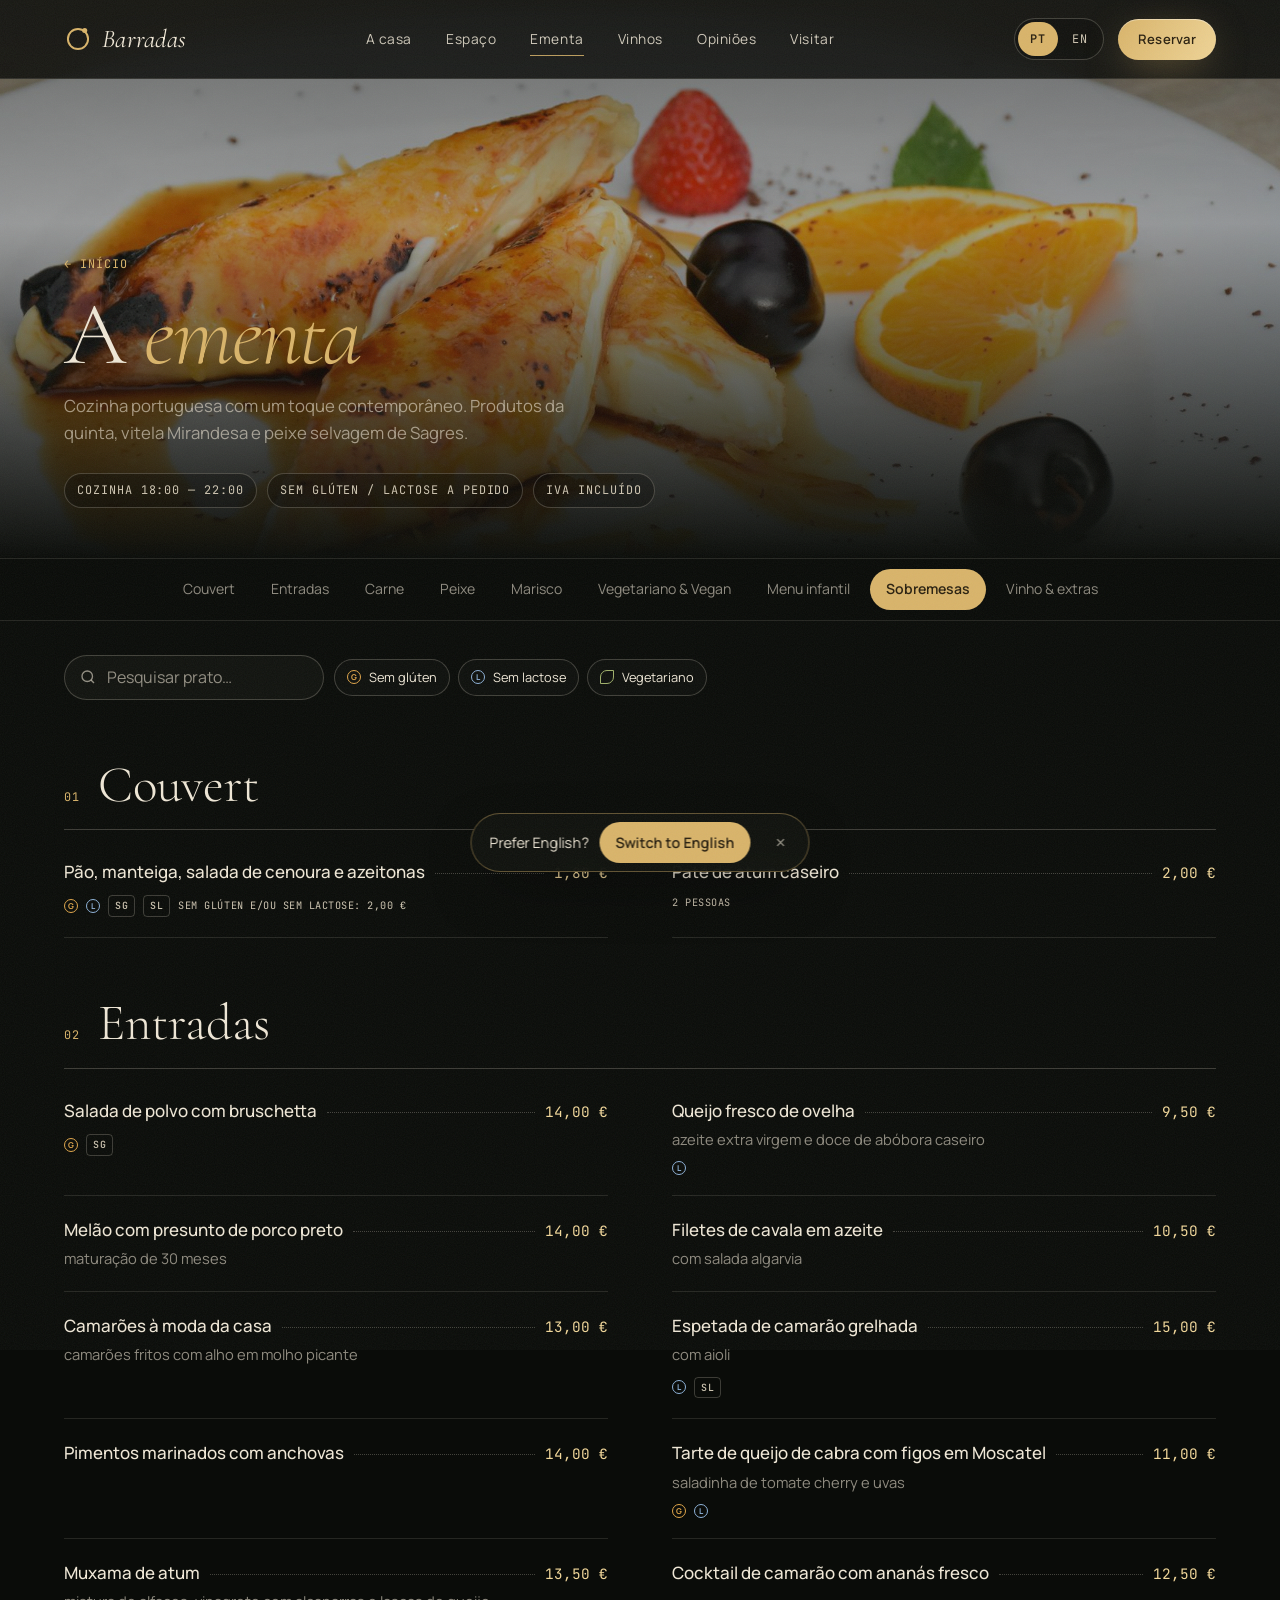
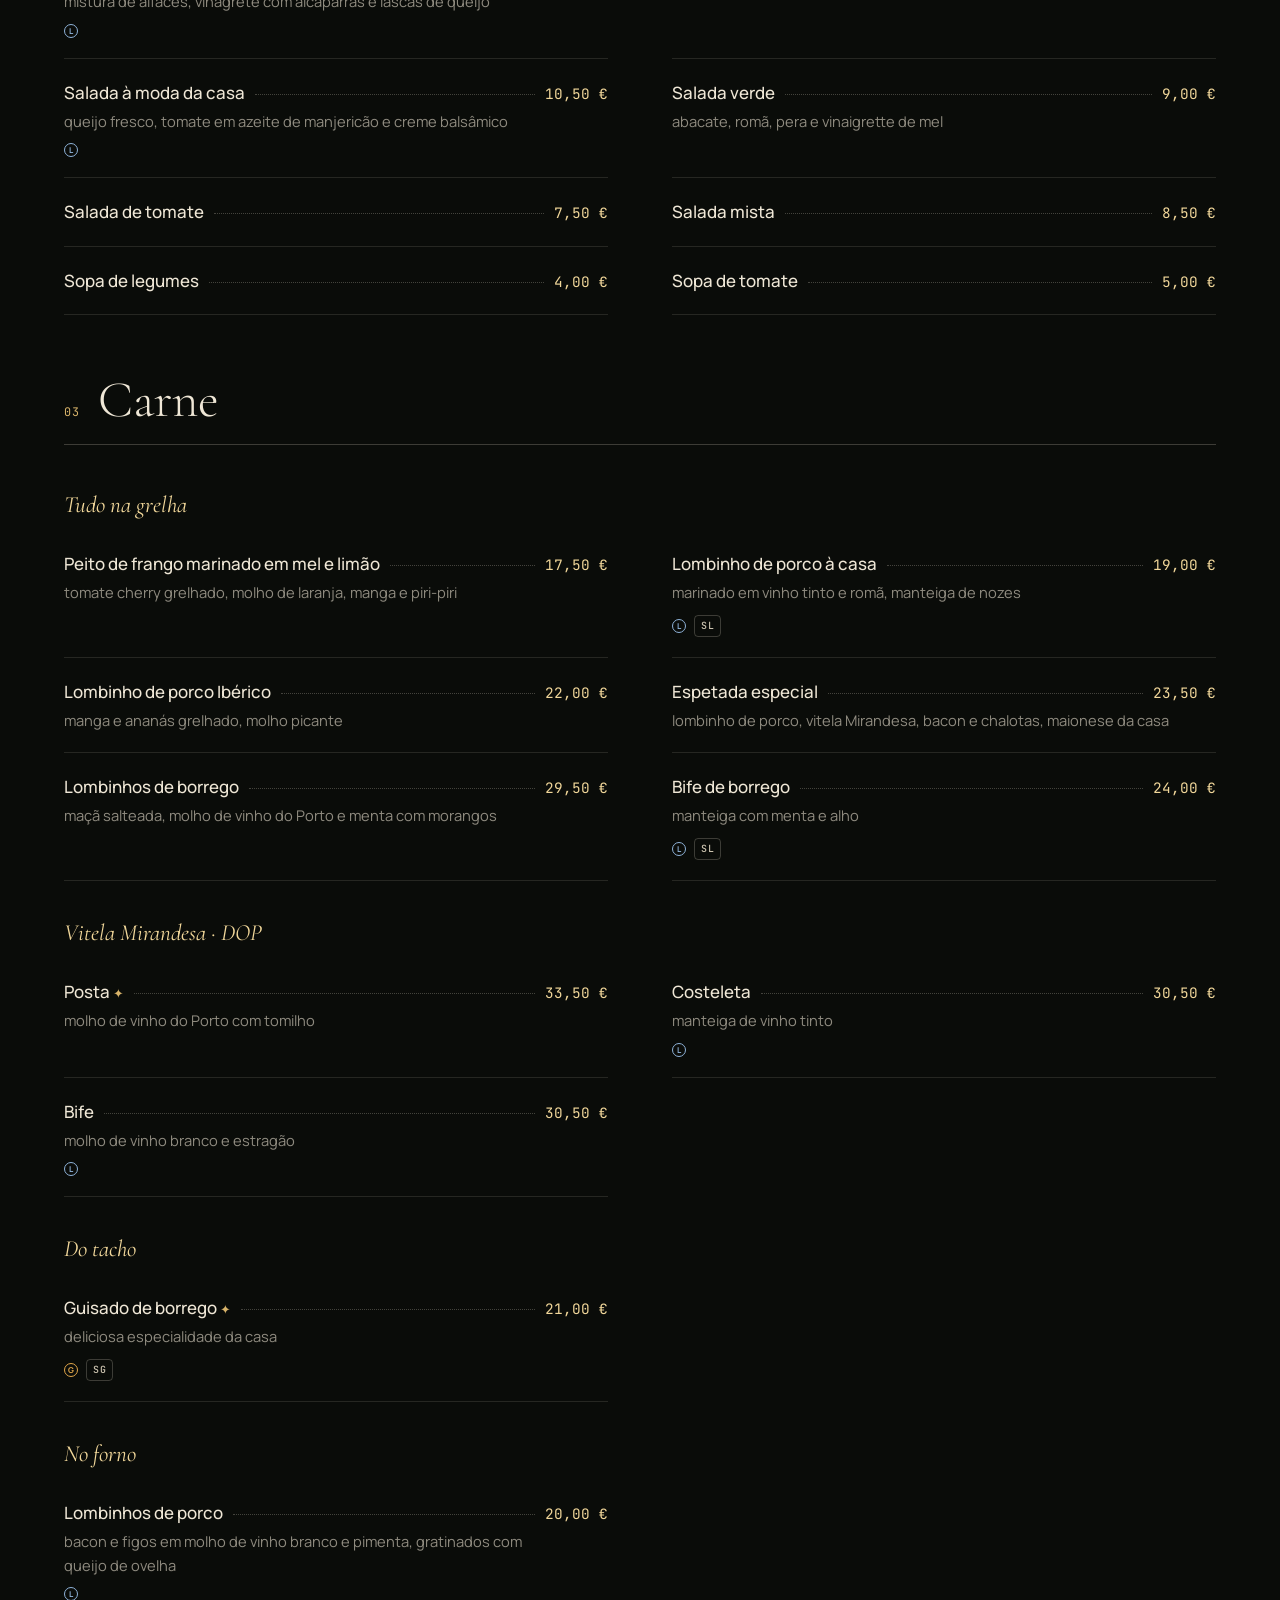
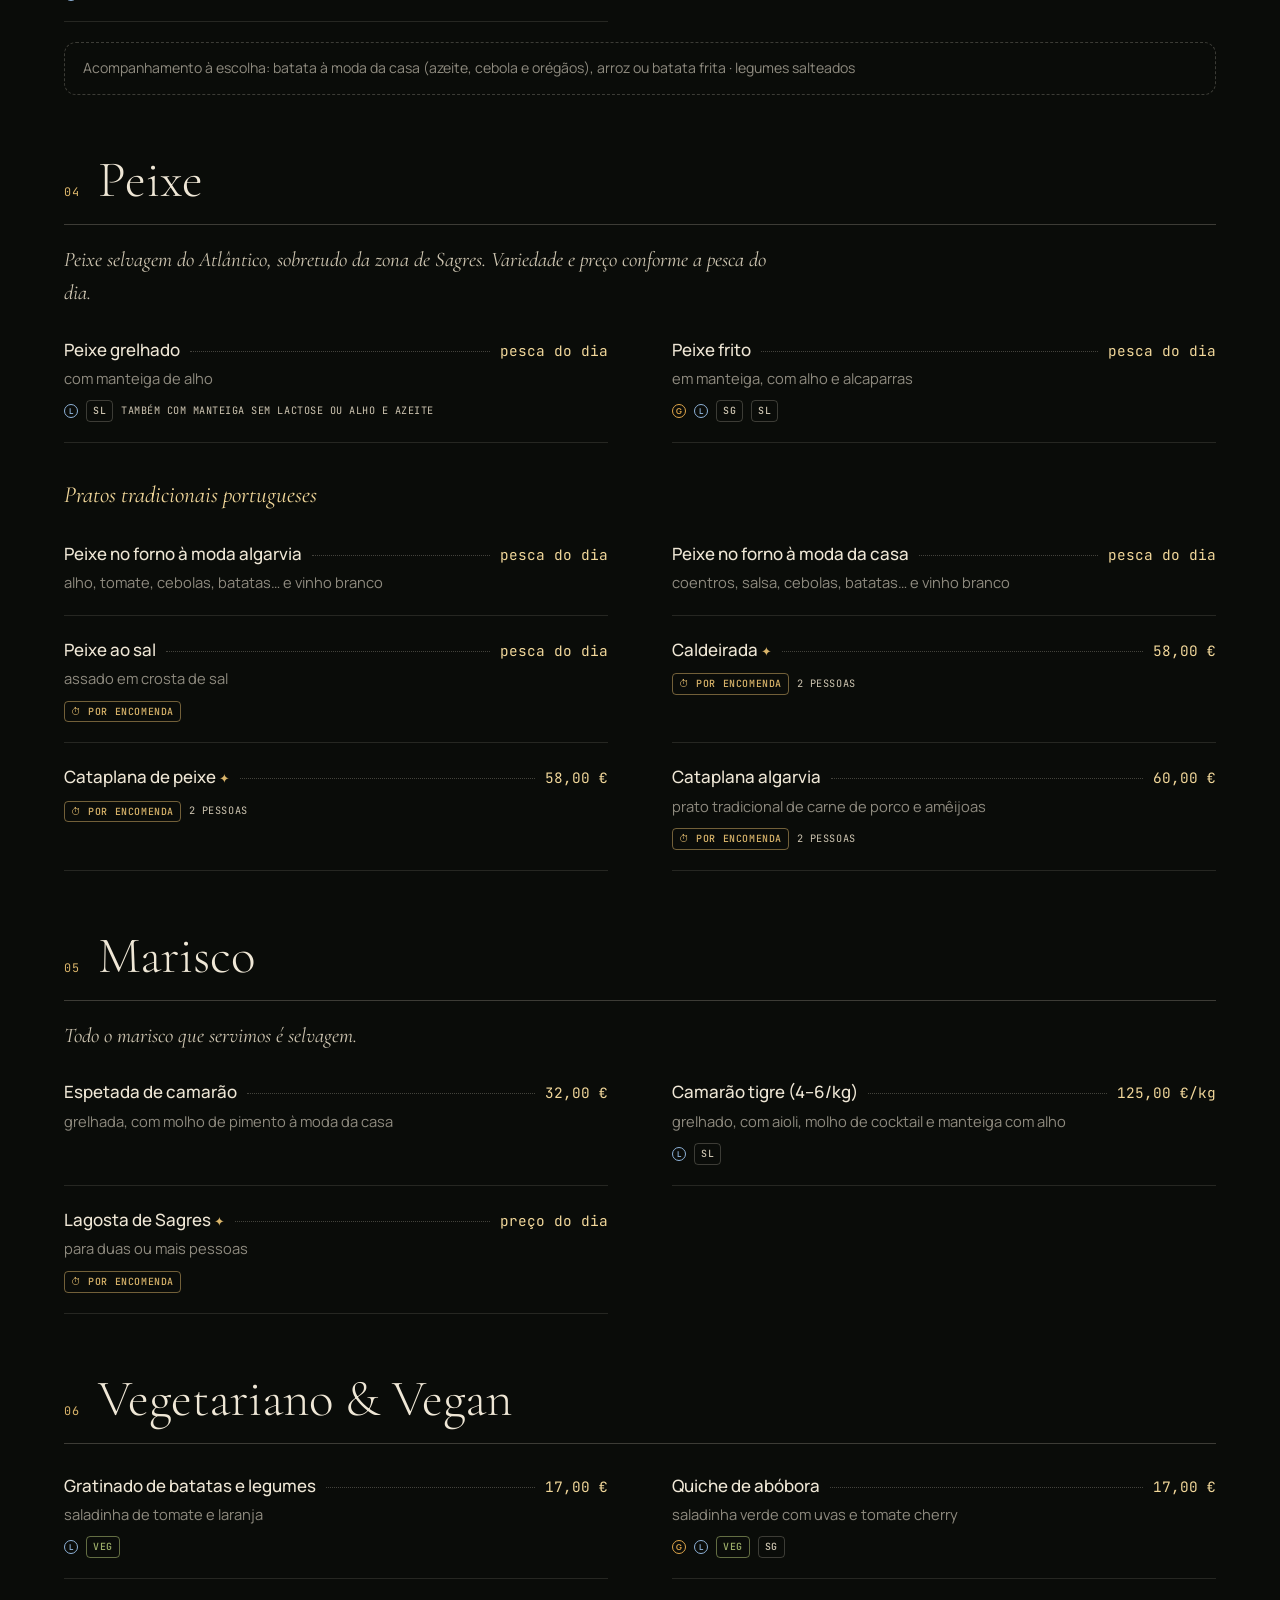
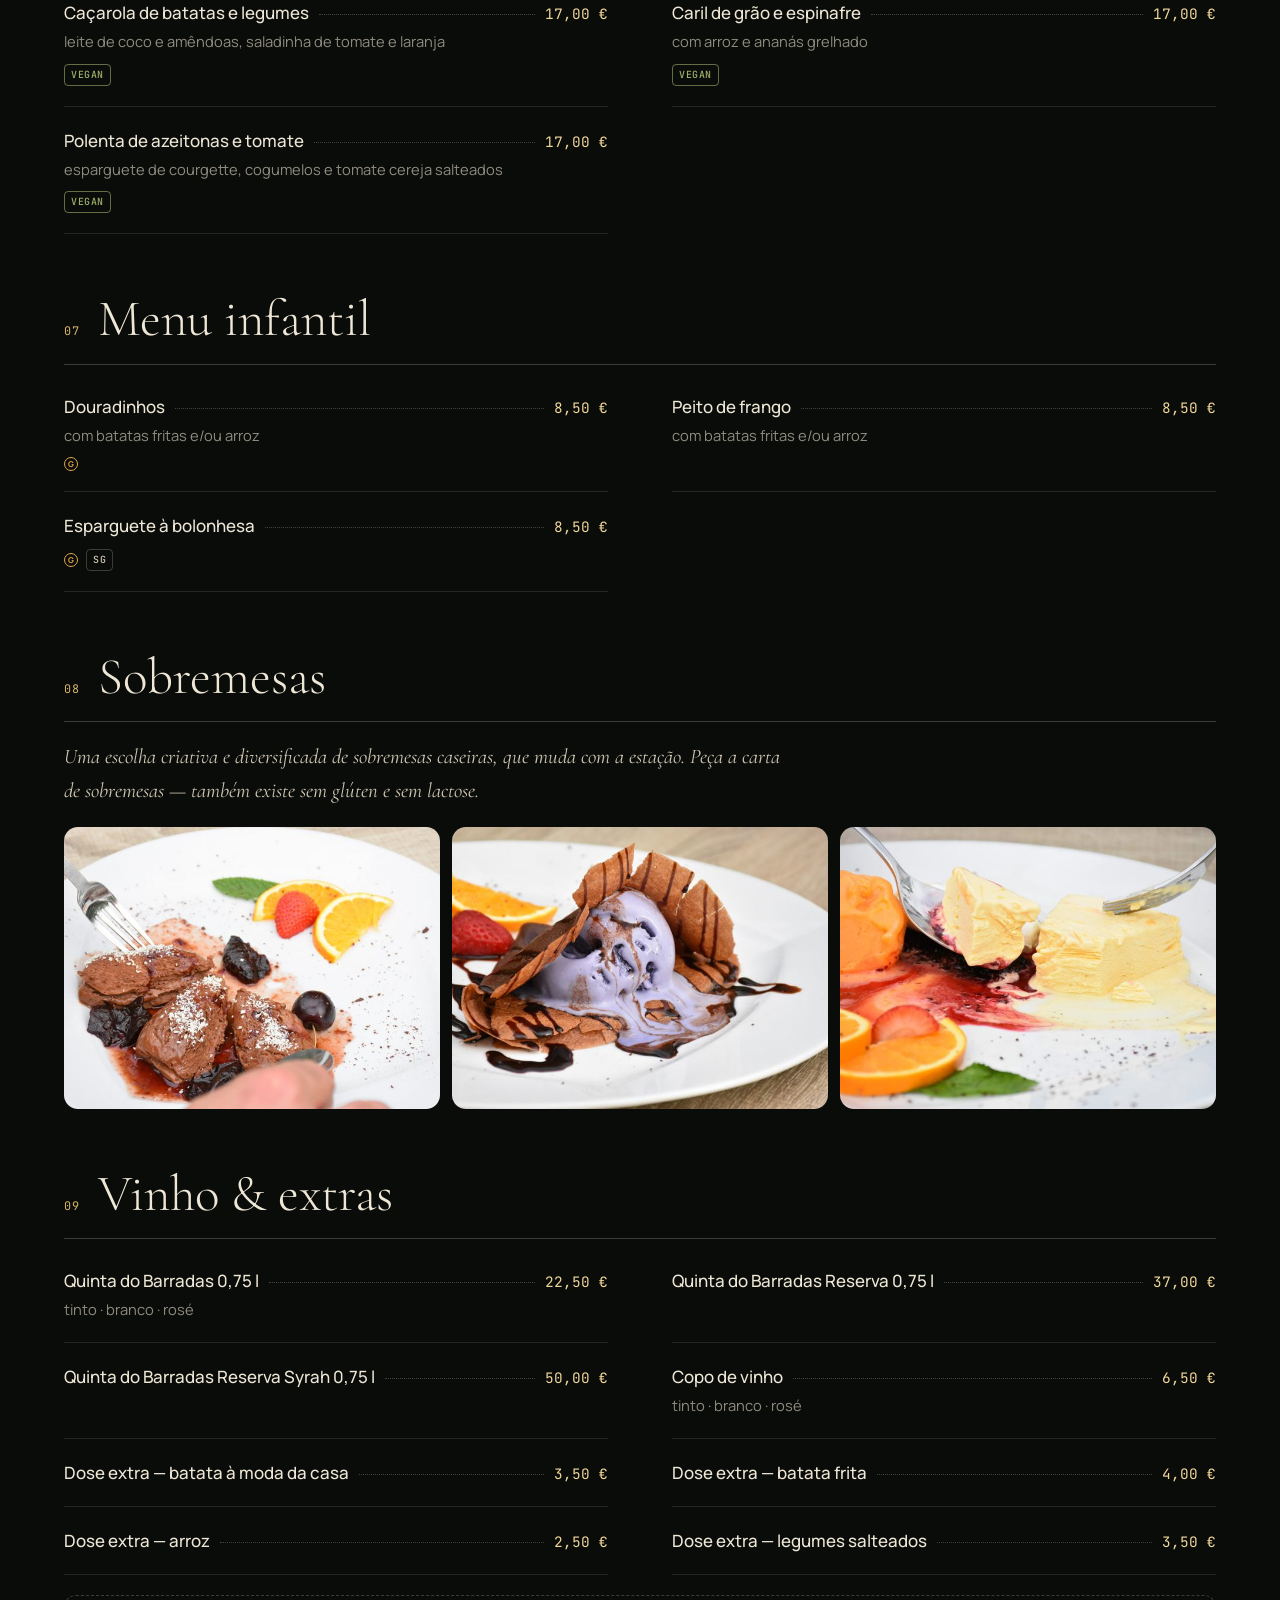
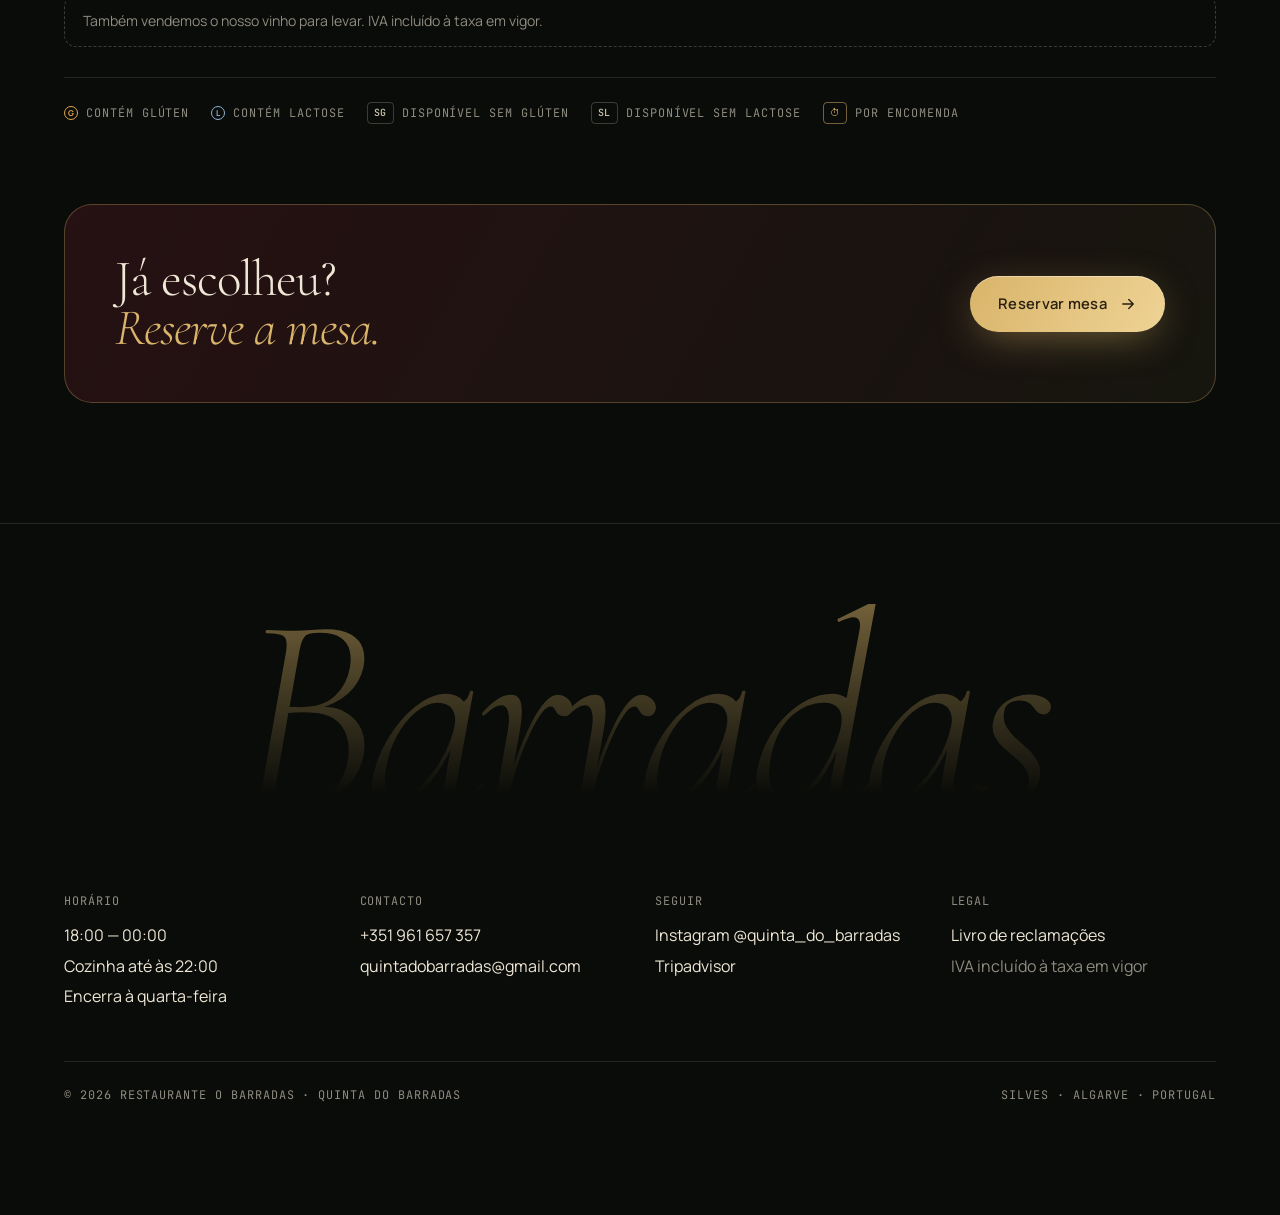
==== commit 8a867ec3: "feat: português por defeito + seletor PT/EN mais claro e sugestão de inglês Co-Authored-By: Claude O" ====
--- a/ementa.html
+++ b/ementa.html
@@ -54,7 +54,7 @@
     <a href="index.html#visitar" data-sec="visitar" data-i18n="nav.visit">Visitar</a>
   </nav>
   <div class="nav__right">
-    <button class="lang" id="langBtn" aria-label="Mudar idioma"><span data-l="pt">PT</span><i></i><span data-l="en">EN</span></button>
+    <div class="lang" id="langBtn" role="group" aria-label="Idioma / Language"><button type="button" data-l="pt" lang="pt" title="Português">PT</button><button type="button" data-l="en" lang="en" title="English">EN</button></div>
     <a href="index.html#reservar" class="btn btn--gold btn--sm magnetic" data-i18n="cta.book">Reservar</a>
     <button class="burger" id="burger" aria-label="Menu"><span></span><span></span></button>
   </div>
@@ -249,6 +249,7 @@
   </div>
 </div>
 
+<div class="langtip" id="langTip" hidden role="dialog" aria-label="Language"><span lang="en">Prefer English?</span><button type="button" class="langtip__go" data-l="en" lang="en">Switch to English</button><button type="button" class="langtip__x" aria-label="Fechar / Close">×</button></div>
 <script src="js/data.js"></script>
 <script src="js/i18n.js"></script>
 <script src="js/app.js"></script>
--- a/css/style.css
+++ b/css/style.css
@@ -57,9 +57,15 @@
 .nav__links a::after{content:"";position:absolute;left:0;right:0;bottom:-6px;height:1px;background:var(--gold);transform:scaleX(0);transform-origin:right;transition:transform .5s var(--ease)}
 .nav__links a:hover::after,.nav__links a.is-active::after{transform:scaleX(1);transform-origin:left}
 .nav__right{display:flex;gap:14px;align-items:center}
-.lang{display:flex;align-items:center;gap:8px;font-family:var(--mono);font-size:.72rem;letter-spacing:.1em;padding:8px 10px;border:1px solid var(--line-2);border-radius:99px}
-.lang i{width:1px;height:10px;background:var(--line-2)}
-.lang span{opacity:.45;transition:opacity .3s} .lang span.is-on{opacity:1;color:var(--gold)}
+.lang{display:flex;align-items:center;gap:2px;padding:3px;border:1px solid var(--line-2);border-radius:99px;background:rgba(10,12,9,.35)}
+.lang button{font-family:var(--mono);font-size:.74rem;letter-spacing:.1em;min-width:40px;height:34px;padding:0 10px;border-radius:99px;color:var(--cream-2);transition:background .3s,color .3s}
+.lang button:hover{color:var(--cream)}
+.lang button.is-on{background:var(--gold);color:var(--gold-ink);font-weight:600}
+.langtip{position:fixed;z-index:70;left:50%;bottom:28px;transform:translate(-50%,20px);opacity:0;display:flex;align-items:center;gap:10px;padding:8px 8px 8px 18px;border-radius:99px;border:1px solid rgba(217,180,106,.4);background:rgba(16,19,14,.94);backdrop-filter:blur(14px);-webkit-backdrop-filter:blur(14px);box-shadow:0 20px 60px -20px rgba(0,0,0,.9);font-size:.9rem;white-space:nowrap;transition:opacity .4s,transform .4s var(--ease)}
+.langtip.is-on{opacity:1;transform:translate(-50%,0)}
+.langtip__go{background:var(--gold);color:var(--gold-ink);font-weight:600;padding:9px 16px;border-radius:99px;min-height:40px}
+.langtip__x{width:40px;height:40px;border-radius:50%;font-size:1.3rem;color:var(--dim)}
+@media (max-width:900px){.langtip{bottom:calc(96px + env(safe-area-inset-bottom));font-size:.82rem}.lang button{min-width:38px;height:32px;padding:0 8px}}
 .burger{display:none;width:42px;height:42px;border:1px solid var(--line-2);border-radius:50%;position:relative}
 .burger span{position:absolute;left:12px;right:12px;height:1px;background:var(--cream);transition:transform .4s var(--ease)}
 .burger span:first-child{top:17px} .burger span:last-child{top:24px}
